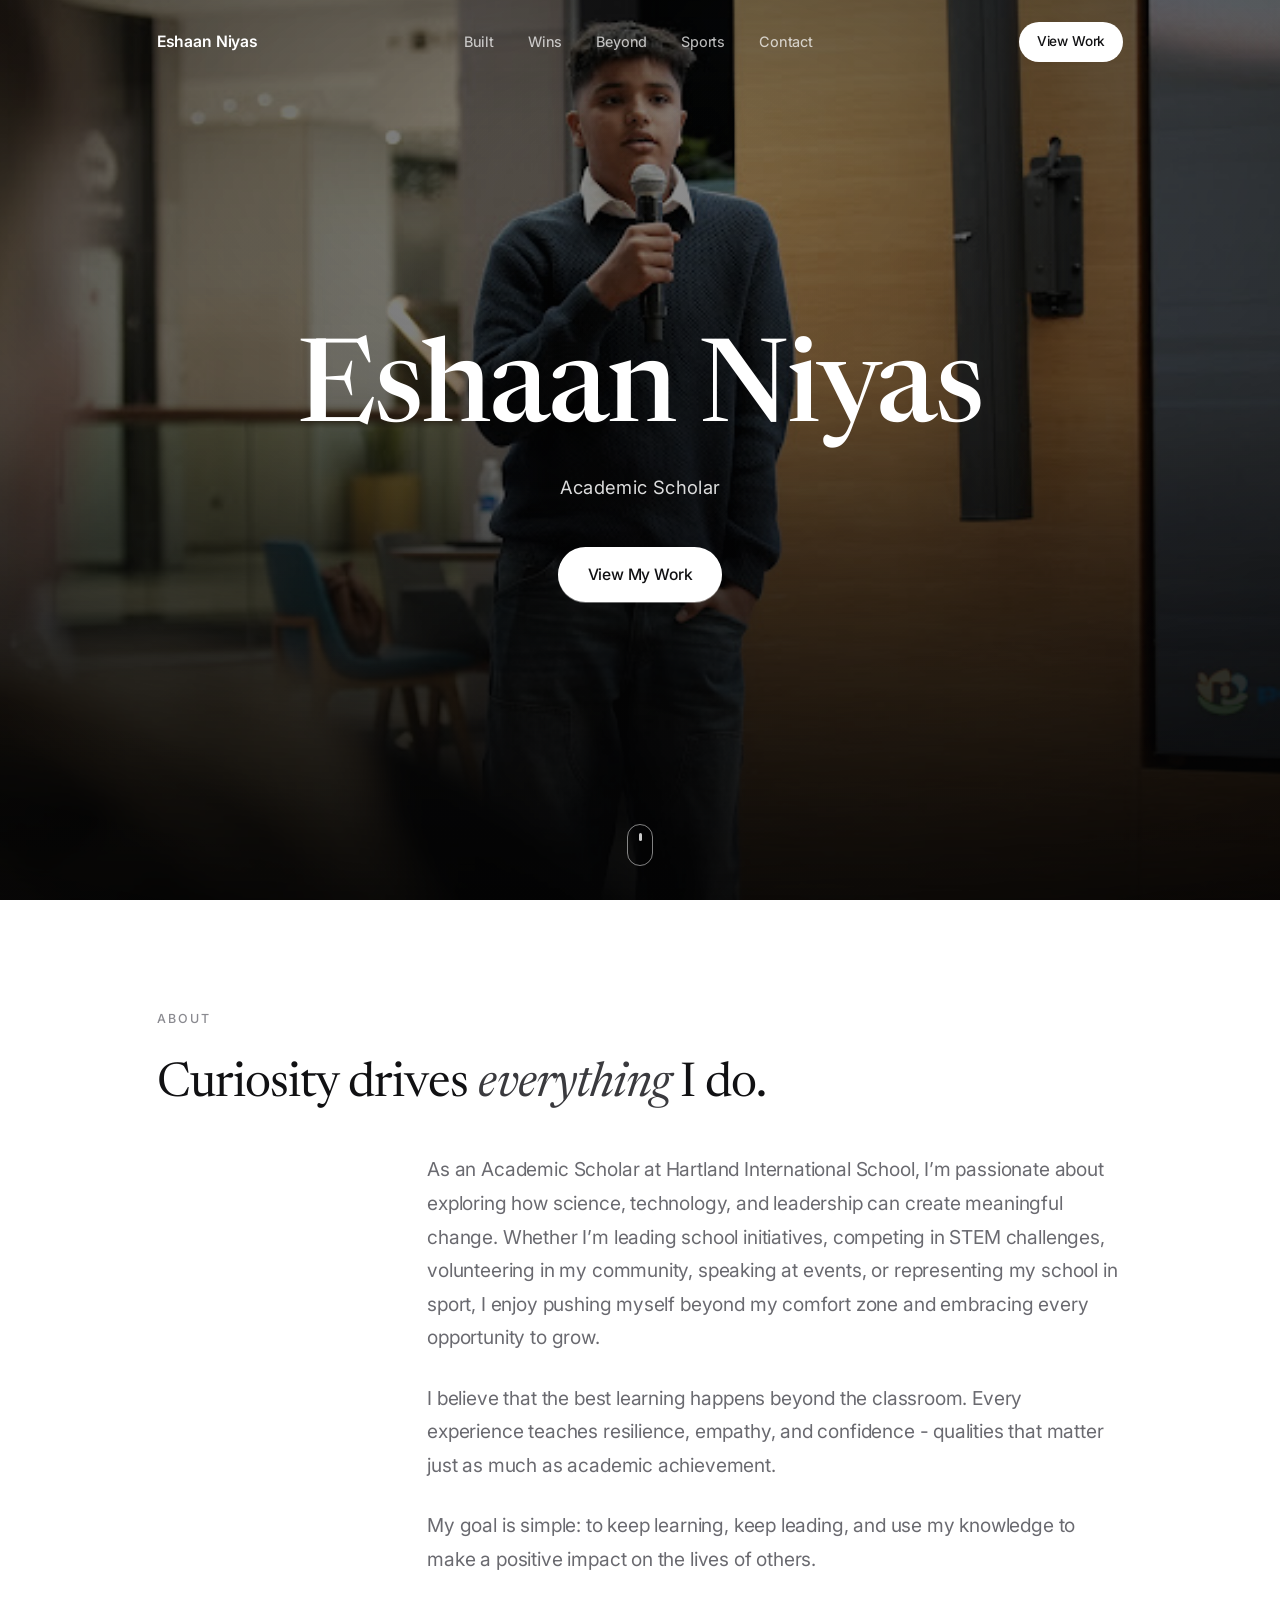
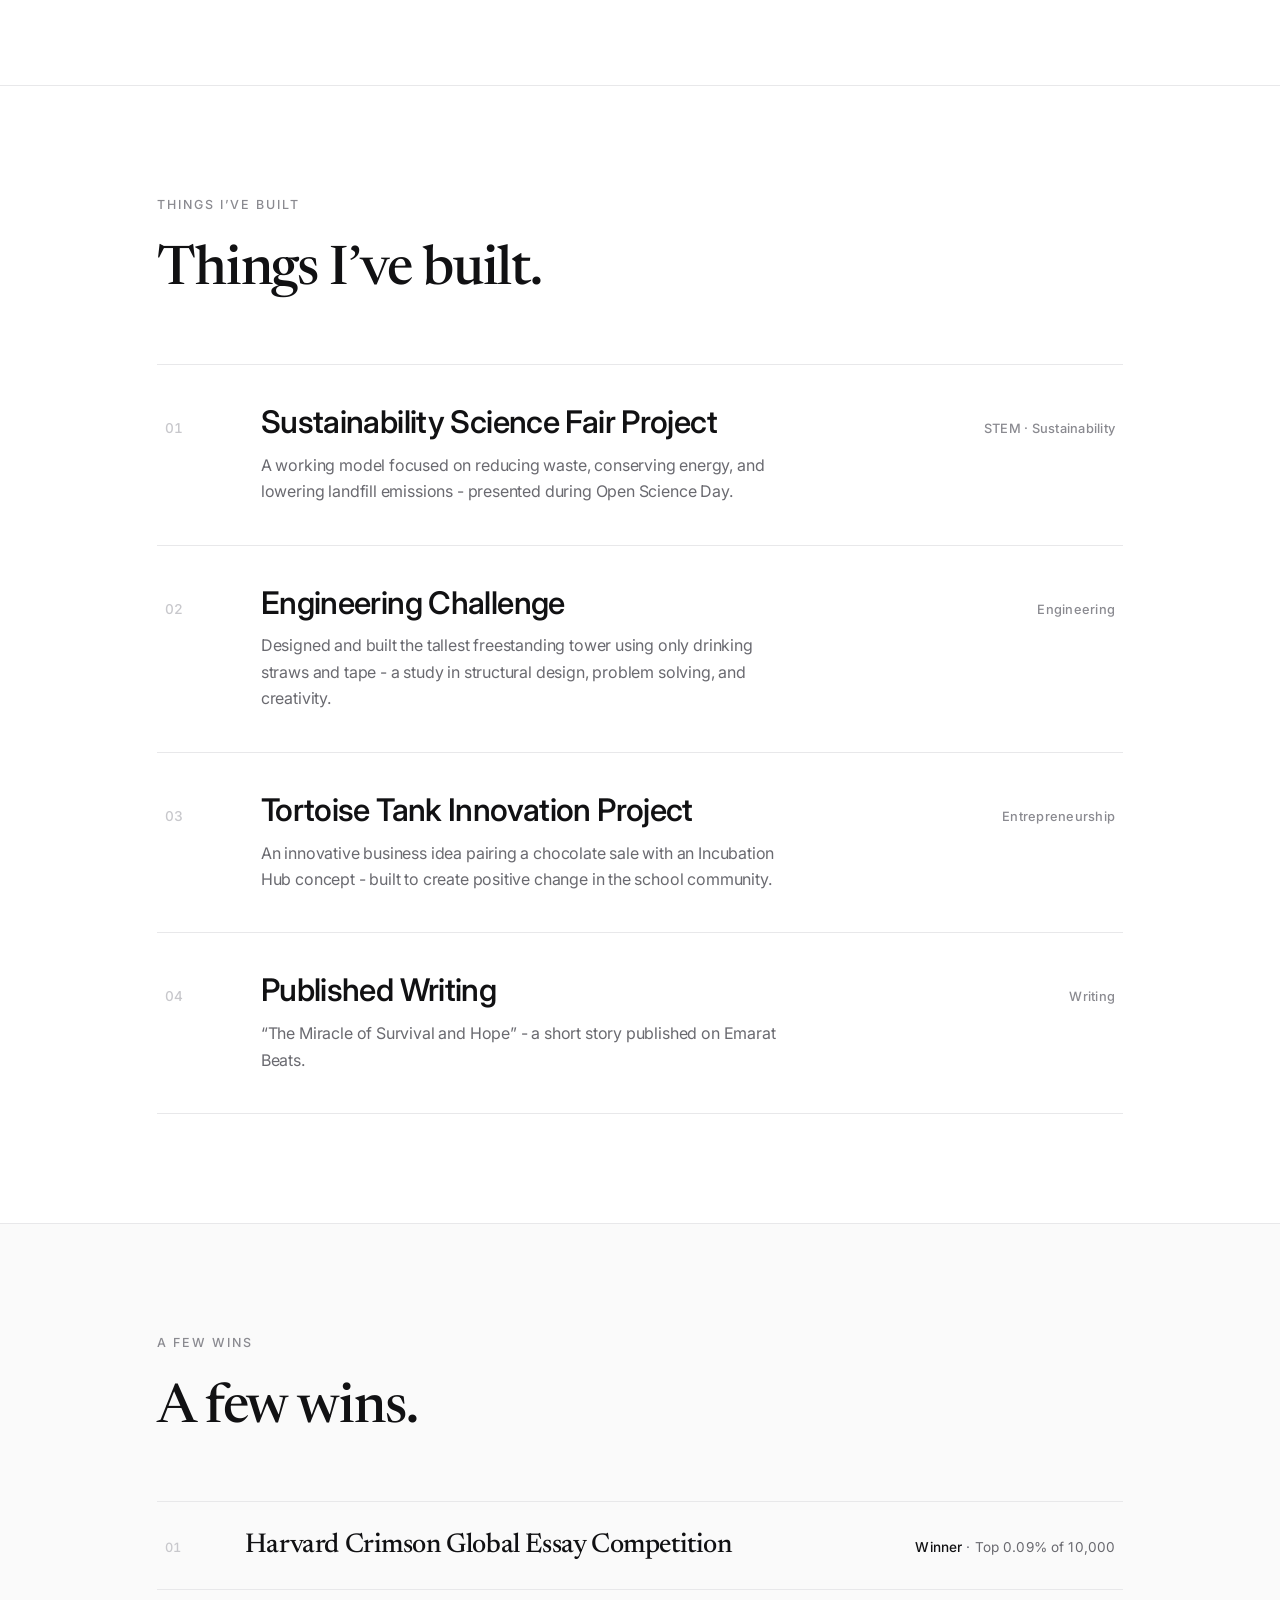
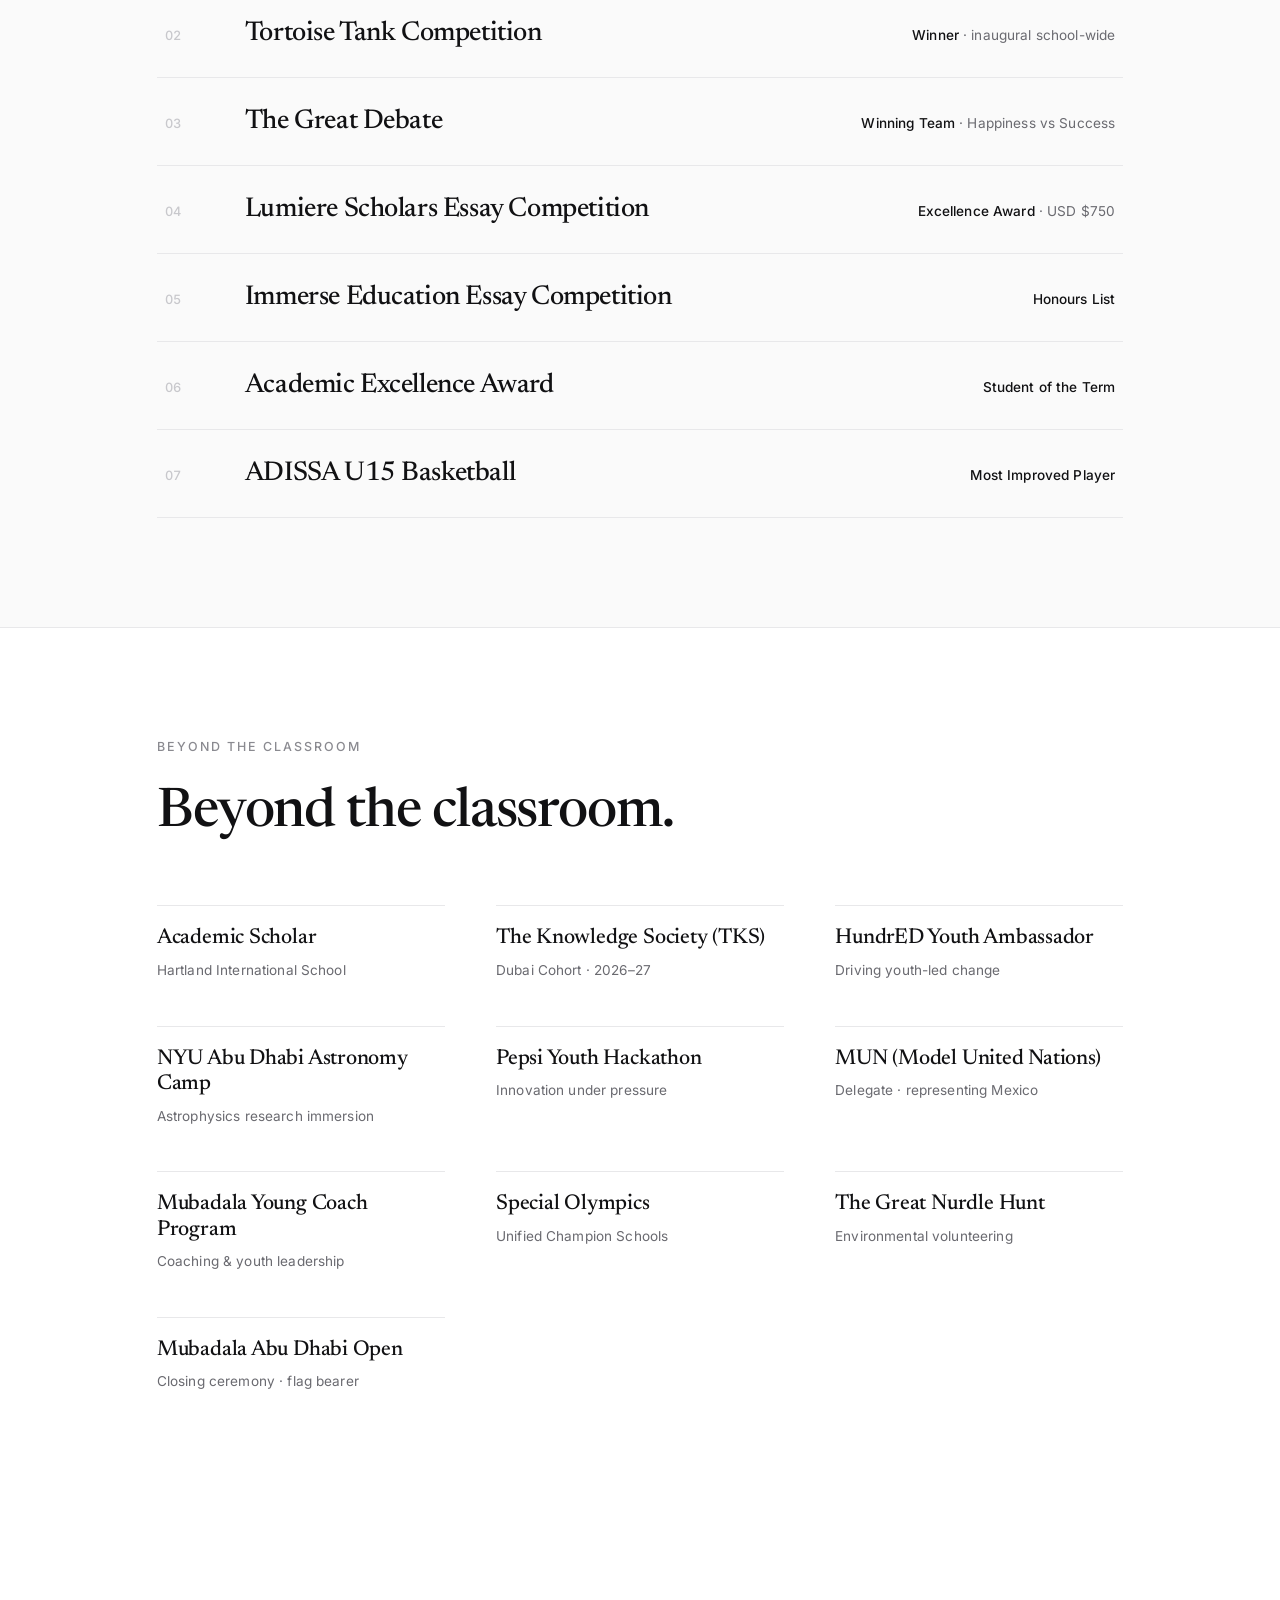
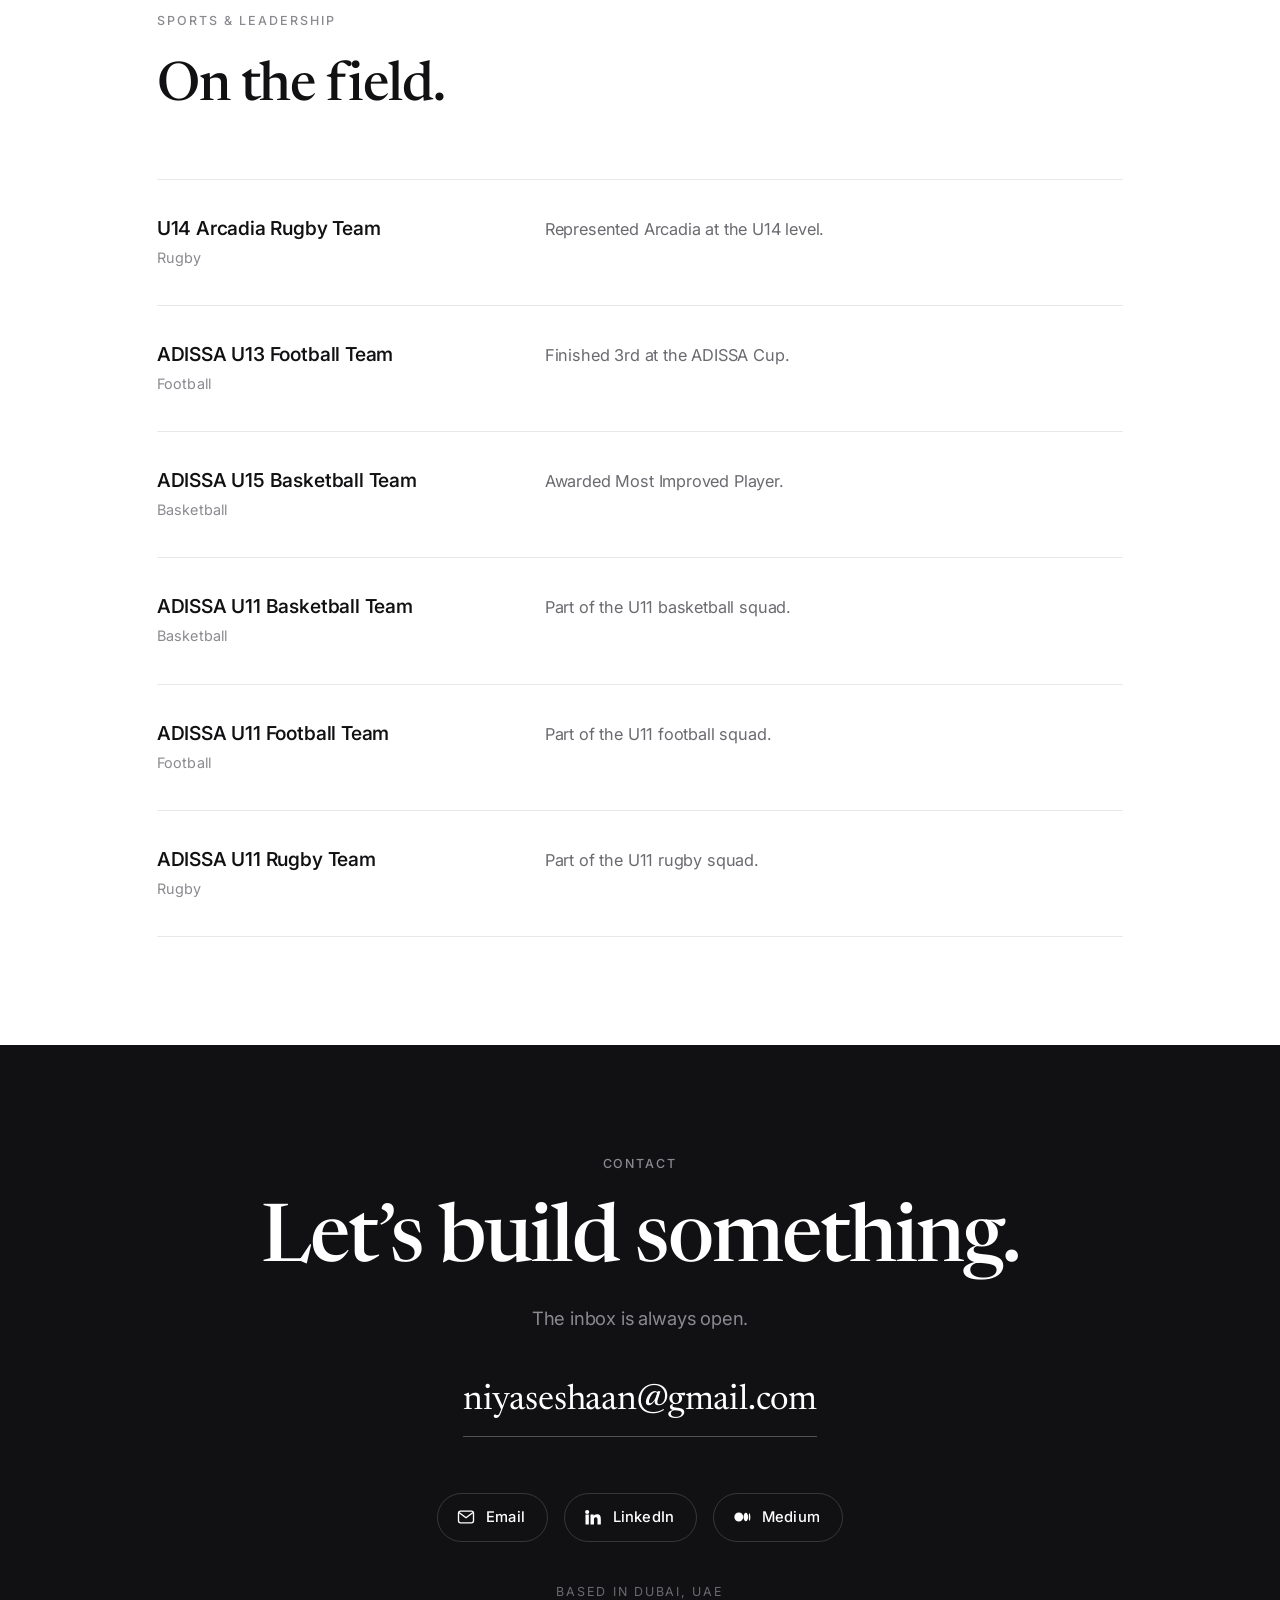
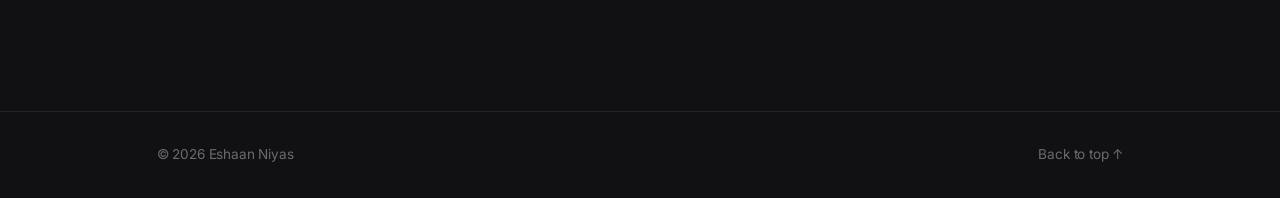
==== index.html @ 9e82f068 "Rename Beyond heading; split U11 into three teams Co-Authored-By: Devin AI <158243242+devin-ai-integ" ====
<!DOCTYPE html>
<html lang="en">
<head>
  <meta charset="UTF-8" />
  <meta name="viewport" content="width=device-width, initial-scale=1.0" />
  <title>Eshaan Niyas — Student Engineer, AI Builder, Entrepreneur</title>
  <meta name="description" content="Eshaan Niyas — Student Engineer, AI Builder, and Entrepreneur based in Dubai. Selected work, achievements, and experience." />
  <meta name="theme-color" content="#0a0a0a" />

  <!-- Open Graph -->
  <meta property="og:type" content="website" />
  <meta property="og:title" content="Eshaan Niyas" />
  <meta property="og:description" content="Student Engineer • AI Builder • Entrepreneur" />
  <meta property="og:url" content="https://eshaanniyas.com" />
  <meta property="og:image" content="https://eshaanniyas.com/assets/hero.jpg" />

  <link rel="preconnect" href="https://fonts.googleapis.com" />
  <link rel="preconnect" href="https://fonts.gstatic.com" crossorigin />
  <link href="https://fonts.googleapis.com/css2?family=Inter:wght@300;400;500;600;700&family=Newsreader:ital,opsz,wght@0,6..72,400;0,6..72,500;1,6..72,400&display=swap" rel="stylesheet" />

  <link rel="stylesheet" href="styles.css" />
</head>
<body>

  <a class="skip-link" href="#about">Skip to content</a>

  <!-- NAVIGATION -->
  <header class="nav" id="nav">
    <div class="nav-inner">
      <a href="#top" class="nav-logo" aria-label="Eshaan Niyas — home">Eshaan&nbsp;Niyas</a>
      <nav class="nav-links" aria-label="Primary">
        <a href="#built">Built</a>
        <a href="#wins">Wins</a>
        <a href="#beyond">Beyond</a>
        <a href="#sports">Sports</a>
        <a href="#contact">Contact</a>
      </nav>
      <a href="#built" class="nav-cta">View Work</a>
    </div>
  </header>

  <main id="top">

    <!-- HERO -->
    <section class="hero" id="home">
      <div class="hero-media" aria-hidden="true">
        <div class="hero-parallax" id="heroParallax"></div>
        <div class="hero-grade"></div>
      </div>
      <div class="hero-content">
        <h1 class="hero-title">Eshaan Niyas</h1>
        <p class="hero-sub">Academic Scholar</p>
        <a href="#built" class="btn btn-light">View My Work</a>
      </div>
      <a href="#about" class="hero-scroll" aria-label="Scroll to about">
        <span></span>
      </a>
    </section>

    <!-- ABOUT -->
    <section class="section about reveal r-up" id="about">
      <div class="container">
        <p class="eyebrow">About</p>
        <p class="about-lead">
          Curiosity drives <em>everything</em> I do.
        </p>
        <div class="about-body">
          <p>
            As an Academic Scholar at Hartland International School, I&rsquo;m passionate about
            exploring how science, technology, and leadership can create meaningful change.
            Whether I&rsquo;m leading school initiatives, competing in STEM challenges, volunteering
            in my community, speaking at events, or representing my school in sport, I enjoy pushing
            myself beyond my comfort zone and embracing every opportunity to grow.
          </p>
          <p>
            I believe that the best learning happens beyond the classroom. Every experience teaches
            resilience, empathy, and confidence - qualities that matter just as much as academic
            achievement.
          </p>
          <p>
            My goal is simple: to keep learning, keep leading, and use my knowledge to make a
            positive impact on the lives of others.
          </p>
        </div>
      </div>
    </section>

    <!-- THINGS I'VE BUILT -->
    <section class="section work" id="built">
      <div class="container">
        <div class="section-head reveal r-up">
          <p class="eyebrow">Things I&rsquo;ve Built</p>
          <h2 class="section-title">Things I&rsquo;ve built.</h2>
        </div>

        <ol class="project-list">
          <li class="project reveal r-left">
            <span class="project-index">01</span>
            <div class="project-main">
              <h3 class="project-title">Sustainability Science Fair Project</h3>
              <p class="project-desc">
                A working model focused on reducing waste, conserving energy, and lowering
                landfill emissions - presented during Open Science Day.
              </p>
            </div>
            <span class="project-tag">STEM · Sustainability</span>
          </li>

          <li class="project reveal r-left">
            <span class="project-index">02</span>
            <div class="project-main">
              <h3 class="project-title">Engineering Challenge</h3>
              <p class="project-desc">
                Designed and built the tallest freestanding tower using only drinking straws
                and tape - a study in structural design, problem solving, and creativity.
              </p>
            </div>
            <span class="project-tag">Engineering</span>
          </li>

          <li class="project reveal r-left">
            <span class="project-index">03</span>
            <div class="project-main">
              <h3 class="project-title">Tortoise Tank Innovation Project</h3>
              <p class="project-desc">
                An innovative business idea pairing a chocolate sale with an Incubation Hub
                concept - built to create positive change in the school community.
              </p>
            </div>
            <span class="project-tag">Entrepreneurship</span>
          </li>

          <li class="project reveal r-left">
            <span class="project-index">04</span>
            <div class="project-main">
              <h3 class="project-title">Published Writing</h3>
              <p class="project-desc">
                &ldquo;The Miracle of Survival and Hope&rdquo; - a short story published on
                Emarat Beats.
              </p>
            </div>
            <span class="project-tag">Writing</span>
          </li>
        </ol>
      </div>
    </section>

    <!-- A FEW WINS -->
    <section class="section achievements" id="wins">
      <div class="container">
        <div class="section-head reveal r-up">
          <p class="eyebrow">A Few Wins</p>
          <h2 class="section-title">A few wins.</h2>
        </div>

        <ol class="honors">
          <li class="honor reveal r-up">
            <span class="honor-index">01</span>
            <h3 class="honor-title">Harvard Crimson Global Essay Competition</h3>
            <span class="honor-note"><span class="honor-status">Winner</span> · Top 0.09% of 10,000</span>
          </li>
          <li class="honor reveal r-up">
            <span class="honor-index">02</span>
            <h3 class="honor-title">Tortoise Tank Competition</h3>
            <span class="honor-note"><span class="honor-status">Winner</span> · inaugural school-wide</span>
          </li>
          <li class="honor reveal r-up">
            <span class="honor-index">03</span>
            <h3 class="honor-title">The Great Debate</h3>
            <span class="honor-note"><span class="honor-status">Winning Team</span> · Happiness vs Success</span>
          </li>
          <li class="honor reveal r-up">
            <span class="honor-index">04</span>
            <h3 class="honor-title">Lumiere Scholars Essay Competition</h3>
            <span class="honor-note"><span class="honor-status">Excellence Award</span> · USD&nbsp;$750</span>
          </li>
          <li class="honor reveal r-up">
            <span class="honor-index">05</span>
            <h3 class="honor-title">Immerse Education Essay Competition</h3>
            <span class="honor-note"><span class="honor-status">Honours List</span></span>
          </li>
          <li class="honor reveal r-up">
            <span class="honor-index">06</span>
            <h3 class="honor-title">Academic Excellence Award</h3>
            <span class="honor-note"><span class="honor-status">Student of the Term</span></span>
          </li>
          <li class="honor reveal r-up">
            <span class="honor-index">07</span>
            <h3 class="honor-title">ADISSA U15 Basketball</h3>
            <span class="honor-note"><span class="honor-status">Most Improved Player</span></span>
          </li>
        </ol>
      </div>
    </section>

    <!-- BEYOND THE CLASSROOM -->
    <section class="section beyond" id="beyond">
      <div class="container">
        <div class="section-head reveal r-up">
          <p class="eyebrow">Beyond the Classroom</p>
          <h2 class="section-title">Beyond the classroom.</h2>
        </div>

        <div class="beyond-grid">
          <div class="beyond-item reveal r-up">
            <h3 class="beyond-name">Academic Scholar</h3>
            <p class="beyond-note">Hartland International School</p>
          </div>
          <div class="beyond-item reveal r-up">
            <h3 class="beyond-name">The Knowledge Society (TKS)</h3>
            <p class="beyond-note">Dubai Cohort · 2026–27</p>
          </div>
          <div class="beyond-item reveal r-up">
            <h3 class="beyond-name">HundrED Youth Ambassador</h3>
            <p class="beyond-note">Driving youth-led change</p>
          </div>
          <div class="beyond-item reveal r-up">
            <h3 class="beyond-name">NYU Abu Dhabi Astronomy Camp</h3>
            <p class="beyond-note">Astrophysics research immersion</p>
          </div>
          <div class="beyond-item reveal r-up">
            <h3 class="beyond-name">Pepsi Youth Hackathon</h3>
            <p class="beyond-note">Innovation under pressure</p>
          </div>
          <div class="beyond-item reveal r-up">
            <h3 class="beyond-name">MUN (Model United Nations)</h3>
            <p class="beyond-note">Delegate · representing Mexico</p>
          </div>
          <div class="beyond-item reveal r-up">
            <h3 class="beyond-name">Mubadala Young Coach Program</h3>
            <p class="beyond-note">Coaching &amp; youth leadership</p>
          </div>
          <div class="beyond-item reveal r-up">
            <h3 class="beyond-name">Special Olympics</h3>
            <p class="beyond-note">Unified Champion Schools</p>
          </div>
          <div class="beyond-item reveal r-up">
            <h3 class="beyond-name">The Great Nurdle Hunt</h3>
            <p class="beyond-note">Environmental volunteering</p>
          </div>
          <div class="beyond-item reveal r-up">
            <h3 class="beyond-name">Mubadala Abu Dhabi Open</h3>
            <p class="beyond-note">Closing ceremony · flag bearer</p>
          </div>
        </div>
      </div>
    </section>

    <!-- SPORTS & LEADERSHIP -->
    <section class="section experience" id="sports">
      <div class="container">
        <div class="section-head reveal r-up">
          <p class="eyebrow">Sports &amp; Leadership</p>
          <h2 class="section-title">On the field.</h2>
        </div>

        <ul class="timeline">
          <li class="tl reveal r-right">
            <div class="tl-role">
              <h3>U14 Arcadia Rugby Team</h3>
              <p>Rugby</p>
            </div>
            <p class="tl-desc">Represented Arcadia at the U14 level.</p>
          </li>

          <li class="tl reveal r-right">
            <div class="tl-role">
              <h3>ADISSA U13 Football Team</h3>
              <p>Football</p>
            </div>
            <p class="tl-desc">Finished 3rd at the ADISSA Cup.</p>
          </li>

          <li class="tl reveal r-right">
            <div class="tl-role">
              <h3>ADISSA U15 Basketball Team</h3>
              <p>Basketball</p>
            </div>
            <p class="tl-desc">Awarded Most Improved Player.</p>
          </li>

          <li class="tl reveal r-right">
            <div class="tl-role">
              <h3>ADISSA U11 Basketball Team</h3>
              <p>Basketball</p>
            </div>
            <p class="tl-desc">Part of the U11 basketball squad.</p>
          </li>

          <li class="tl reveal r-right">
            <div class="tl-role">
              <h3>ADISSA U11 Football Team</h3>
              <p>Football</p>
            </div>
            <p class="tl-desc">Part of the U11 football squad.</p>
          </li>

          <li class="tl reveal r-right">
            <div class="tl-role">
              <h3>ADISSA U11 Rugby Team</h3>
              <p>Rugby</p>
            </div>
            <p class="tl-desc">Part of the U11 rugby squad.</p>
          </li>
        </ul>
      </div>
    </section>

    <!-- CONTACT -->
    <section class="section contact" id="contact">
      <div class="container">
        <p class="eyebrow">Contact</p>
        <h2 class="contact-title reveal r-up">Let&rsquo;s build something.</h2>
        <p class="contact-lead reveal r-up">
          The inbox is always open.
        </p>
        <a href="mailto:niyaseshaan@gmail.com" class="contact-email reveal r-up">niyaseshaan@gmail.com</a>

        <div class="contact-socials reveal r-up">
          <a href="mailto:niyaseshaan@gmail.com" class="social-btn" aria-label="Email Eshaan">
            <svg viewBox="0 0 24 24" fill="none" aria-hidden="true">
              <rect x="3" y="5" width="18" height="14" rx="2.5" stroke="currentColor" stroke-width="1.6"/>
              <path d="M4 7l8 6 8-6" stroke="currentColor" stroke-width="1.6" stroke-linecap="round" stroke-linejoin="round"/>
            </svg>
            <span class="social-name">Email</span>
          </a>
          <a href="https://www.linkedin.com/in/eshaanniyas" target="_blank" rel="noopener" class="social-btn" aria-label="LinkedIn profile">
            <svg viewBox="0 0 24 24" fill="currentColor" aria-hidden="true">
              <path d="M4.98 3.5A2.5 2.5 0 1 0 5 8.5a2.5 2.5 0 0 0-.02-5zM3 9h4v12H3V9zm6 0h3.8v1.64h.05c.53-.95 1.83-1.95 3.77-1.95 4.03 0 4.78 2.5 4.78 5.75V21h-4v-5.66c0-1.35-.03-3.08-1.98-3.08-1.98 0-2.28 1.46-2.28 2.98V21H9V9z"/>
            </svg>
            <span class="social-name">LinkedIn</span>
          </a>
          <a href="https://medium.com/@niyaseshaan" target="_blank" rel="noopener" class="social-btn" aria-label="Medium profile">
            <svg viewBox="0 0 24 24" fill="currentColor" aria-hidden="true">
              <path d="M13.54 12c0 3.02-2.4 5.47-5.36 5.47S2.82 15.02 2.82 12s2.4-5.47 5.36-5.47S13.54 8.98 13.54 12zM19.32 12c0 2.84-1.2 5.15-2.68 5.15S13.96 14.84 13.96 12s1.2-5.15 2.68-5.15S19.32 9.16 19.32 12zM22 12c0 2.55-.42 4.62-.94 4.62s-.94-2.07-.94-4.62.42-4.62.94-4.62.94 2.07.94 4.62z"/>
            </svg>
            <span class="social-name">Medium</span>
          </a>
        </div>

        <p class="contact-loc reveal r-up">Based in Dubai, UAE</p>
      </div>
    </section>
  </main>

  <footer class="footer">
    <div class="container footer-inner">
      <span>© <span id="year">2026</span> Eshaan Niyas</span>
      <a href="#top" class="footer-top">Back to top ↑</a>
    </div>
  </footer>

  <script src="script.js"></script>
</body>
</html>
---- styles.css ----
/* =========================================================
   Eshaan Niyas — Portfolio
   Design system: minimal, monochrome, typographic.
   ========================================================= */

:root {
  --black:      #0a0a0a;
  --ink:        #111113;
  --gray-900:   #1c1c1e;
  --gray-700:   #3a3a3e;
  --gray-500:   #6a6a70;
  --gray-400:   #8a8a90;
  --gray-300:   #c8c8cc;
  --gray-200:   #e6e6e8;
  --gray-100:   #f2f2f4;
  --gray-50:    #fafafa;
  --white:      #ffffff;
  --accent:     #0a0a0a;

  --line:       #e8e8ea;

  --sans: "Inter", -apple-system, BlinkMacSystemFont, "Segoe UI", Roboto, Helvetica, Arial, sans-serif;
  --serif: "Newsreader", Georgia, "Times New Roman", serif;

  --container: 1120px;
  --pad: clamp(24px, 6vw, 80px);

  --ease: cubic-bezier(0.22, 1, 0.36, 1);
}

/* ---------- Reset ---------- */
*, *::before, *::after { box-sizing: border-box; margin: 0; padding: 0; }

html {
  scroll-behavior: smooth;
  -webkit-text-size-adjust: 100%;
}

body {
  font-family: var(--sans);
  color: var(--ink);
  background: var(--white);
  line-height: 1.6;
  font-weight: 400;
  letter-spacing: -0.011em;
  -webkit-font-smoothing: antialiased;
  -moz-osx-font-smoothing: grayscale;
  text-rendering: optimizeLegibility;
}

img { max-width: 100%; display: block; }
a { color: inherit; text-decoration: none; }
em { font-style: italic; }

::selection { background: var(--ink); color: var(--white); }

.container {
  width: 100%;
  max-width: var(--container);
  margin: 0 auto;
  padding-inline: var(--pad);
}

.skip-link {
  position: absolute;
  left: -9999px;
  top: 0;
  z-index: 200;
  background: var(--ink);
  color: var(--white);
  padding: 12px 18px;
  border-radius: 0 0 8px 0;
  font-size: 0.85rem;
}
.skip-link:focus { left: 0; }

/* ---------- Navigation ---------- */
.nav {
  position: fixed;
  inset: 0 0 auto 0;
  z-index: 100;
  transition: background 0.4s var(--ease), border-color 0.4s var(--ease), backdrop-filter 0.4s var(--ease);
  border-bottom: 1px solid transparent;
}
.nav-inner {
  max-width: var(--container);
  margin: 0 auto;
  padding: 22px var(--pad);
  display: flex;
  align-items: center;
  justify-content: space-between;
  gap: 24px;
  transition: padding 0.4s var(--ease);
}
.nav-logo {
  font-size: 0.98rem;
  font-weight: 600;
  letter-spacing: -0.01em;
  color: var(--white);
  transition: color 0.4s var(--ease);
  white-space: nowrap;
}
.nav-links {
  display: flex;
  gap: 34px;
  margin-inline: auto;
}
.nav-links a {
  font-size: 0.9rem;
  font-weight: 450;
  color: rgba(255, 255, 255, 0.72);
  transition: color 0.25s var(--ease);
}
.nav-links a:hover { color: var(--white); }

.nav-cta {
  font-size: 0.85rem;
  font-weight: 500;
  color: var(--ink);
  background: var(--white);
  padding: 9px 18px;
  border-radius: 999px;
  transition: transform 0.25s var(--ease), opacity 0.25s var(--ease), background 0.4s var(--ease), color 0.4s var(--ease);
}
.nav-cta:hover { transform: translateY(-1px); opacity: 0.9; }

/* Scrolled state — light bar */
.nav.scrolled {
  background: rgba(255, 255, 255, 0.72);
  backdrop-filter: saturate(180%) blur(20px);
  -webkit-backdrop-filter: saturate(180%) blur(20px);
  border-bottom: 1px solid var(--line);
}
.nav.scrolled .nav-inner { padding-block: 15px; }
.nav.scrolled .nav-logo { color: var(--ink); }
.nav.scrolled .nav-links a { color: var(--gray-500); }
.nav.scrolled .nav-links a:hover { color: var(--ink); }
.nav.scrolled .nav-cta { background: var(--ink); color: var(--white); }

/* ---------- Hero ---------- */
.hero {
  position: relative;
  min-height: 100svh;
  display: flex;
  flex-direction: column;
  align-items: center;
  justify-content: center;
  text-align: center;
  color: var(--white);
  padding: 120px 24px 80px;
  overflow: hidden;
}
.hero-media { position: absolute; inset: 0; z-index: 0; }
.hero-parallax {
  position: absolute;
  inset: -10% 0 -10% 0;      /* extra height for parallax travel */
  background-image: url("assets/hero.jpg");
  background-size: cover;
  background-position: center 22%;
  background-repeat: no-repeat;
  /* Cinematic grade */
  filter: grayscale(18%) contrast(1.06) brightness(0.92) saturate(0.92);
  will-change: transform;
}
.hero-grade {
  position: absolute;
  inset: 0;
  background:
    radial-gradient(120% 90% at 50% 20%, rgba(0,0,0,0.15), rgba(0,0,0,0.55) 70%, rgba(0,0,0,0.72)),
    linear-gradient(180deg, rgba(10,10,12,0.35) 0%, rgba(10,10,12,0.25) 42%, rgba(10,10,12,0.85) 100%);
}

.hero-content {
  position: relative;
  z-index: 2;
  max-width: 820px;
}
.hero-title {
  font-family: var(--serif);
  font-weight: 500;
  font-size: clamp(3.2rem, 11vw, 7.2rem);
  line-height: 0.98;
  letter-spacing: -0.02em;
  margin-bottom: 22px;
  opacity: 0;
  transform: translateY(24px);
  animation: rise 1s var(--ease) 0.15s forwards;
}
.hero-sub {
  font-size: clamp(0.95rem, 2.2vw, 1.15rem);
  font-weight: 400;
  letter-spacing: 0.02em;
  color: rgba(255, 255, 255, 0.86);
  margin-bottom: 44px;
  opacity: 0;
  transform: translateY(24px);
  animation: rise 1s var(--ease) 0.32s forwards;
}
.hero-content .btn {
  opacity: 0;
  transform: translateY(24px);
  animation: rise 1s var(--ease) 0.5s forwards;
}

/* Buttons */
.btn {
  display: inline-flex;
  align-items: center;
  gap: 10px;
  font-size: 0.98rem;
  font-weight: 500;
  padding: 15px 30px;
  border-radius: 999px;
  transition: transform 0.3s var(--ease), box-shadow 0.3s var(--ease), background 0.3s var(--ease), color 0.3s var(--ease);
}
.btn-light {
  background: var(--white);
  color: var(--ink);
  box-shadow: 0 1px 0 rgba(255,255,255,0.4);
}
.btn-light:hover {
  transform: translateY(-2px);
  box-shadow: 0 18px 40px rgba(0, 0, 0, 0.28);
}

/* Scroll cue */
.hero-scroll {
  position: absolute;
  bottom: 34px;
  left: 50%;
  transform: translateX(-50%);
  z-index: 2;
  width: 26px;
  height: 42px;
  border: 1.5px solid rgba(255, 255, 255, 0.5);
  border-radius: 999px;
  display: flex;
  justify-content: center;
  padding-top: 8px;
}
.hero-scroll span {
  width: 3px;
  height: 8px;
  border-radius: 3px;
  background: rgba(255, 255, 255, 0.8);
  animation: scrollcue 1.8s var(--ease) infinite;
}

/* ---------- Sections ---------- */
.section {
  padding-block: clamp(64px, 8.5vw, 116px);
}
.eyebrow {
  font-size: 0.78rem;
  font-weight: 500;
  letter-spacing: 0.16em;
  text-transform: uppercase;
  color: var(--gray-400);
  margin-bottom: 28px;
}
.section-head { margin-bottom: clamp(40px, 5vw, 64px); }
.section-title {
  font-family: var(--serif);
  font-weight: 500;
  font-size: clamp(2rem, 5vw, 3.4rem);
  line-height: 1.04;
  letter-spacing: -0.02em;
  color: var(--ink);
  max-width: 20ch;
}

/* ---------- About ---------- */
.about { border-bottom: 1px solid var(--line); }
.about-lead {
  font-family: var(--serif);
  font-weight: 400;
  font-size: clamp(1.7rem, 4.2vw, 3rem);
  line-height: 1.18;
  letter-spacing: -0.02em;
  color: var(--ink);
  max-width: 22ch;
  margin-bottom: 40px;
}
.about-lead em { font-style: italic; color: var(--gray-700); }
.about-body {
  font-size: clamp(1.05rem, 2vw, 1.2rem);
  line-height: 1.75;
  color: var(--gray-500);
  max-width: 58ch;
  margin-left: auto;
}
.about-body p + p { margin-top: 1.4em; }

/* ---------- Featured Projects ---------- */
.project-list { list-style: none; }
.project {
  display: grid;
  grid-template-columns: 64px 1fr auto;
  gap: 32px;
  align-items: baseline;
  padding: 40px 8px;
  border-top: 1px solid var(--line);
  transition: padding-left 0.4s var(--ease);
}
.project-list .project:last-child { border-bottom: 1px solid var(--line); }
.project:hover { padding-left: 20px; }
.project-index {
  font-size: 0.85rem;
  font-weight: 500;
  color: var(--gray-300);
  font-variant-numeric: tabular-nums;
  letter-spacing: 0.02em;
}
.project-title {
  font-size: clamp(1.35rem, 3vw, 1.95rem);
  font-weight: 550;
  letter-spacing: -0.02em;
  color: var(--ink);
  margin-bottom: 12px;
  line-height: 1.12;
}
.project-desc {
  font-size: 1rem;
  line-height: 1.65;
  color: var(--gray-500);
  max-width: 54ch;
}
.project-tag {
  font-size: 0.8rem;
  font-weight: 500;
  letter-spacing: 0.02em;
  color: var(--gray-400);
  white-space: nowrap;
  text-align: right;
}

/* ---------- Achievements (curated honors list) ---------- */
.achievements { background: var(--gray-50); border-block: 1px solid var(--line); }
.honors { list-style: none; }
.honor {
  display: grid;
  grid-template-columns: 48px 1fr auto;
  align-items: baseline;
  gap: 20px 32px;
  padding: 28px 8px;
  border-top: 1px solid var(--line);
  transition: padding-left 0.4s var(--ease);
}
.honors .honor:last-child { border-bottom: 1px solid var(--line); }
.honor:hover { padding-left: 16px; }
.honor-index {
  font-size: 0.8rem;
  font-weight: 500;
  color: var(--gray-300);
  font-variant-numeric: tabular-nums;
  letter-spacing: 0.02em;
}
.honor-title {
  font-family: var(--serif);
  font-weight: 500;
  font-size: clamp(1.25rem, 2.6vw, 1.7rem);
  line-height: 1.14;
  letter-spacing: -0.015em;
  color: var(--ink);
}
.honor-note {
  font-size: 0.85rem;
  color: var(--gray-500);
  letter-spacing: 0.01em;
  white-space: nowrap;
  text-align: right;
}
.honor-status {
  color: var(--ink);
  font-weight: 500;
}

/* ---------- Beyond the Classroom ---------- */
.beyond-grid {
  display: grid;
  grid-template-columns: repeat(3, 1fr);
  column-gap: clamp(24px, 4vw, 56px);
  row-gap: clamp(28px, 3.5vw, 44px);
}
.beyond-item {
  padding-top: 20px;
  border-top: 1px solid var(--line);
}
.beyond-name {
  font-family: var(--serif);
  font-weight: 500;
  font-size: clamp(1.1rem, 1.7vw, 1.35rem);
  line-height: 1.18;
  letter-spacing: -0.01em;
  color: var(--ink);
  margin-bottom: 8px;
}
.beyond-note {
  font-size: 0.85rem;
  color: var(--gray-500);
  letter-spacing: 0.01em;
}

/* ---------- Experience ---------- */
.timeline { list-style: none; }
.tl {
  display: grid;
  grid-template-columns: minmax(260px, 340px) 1fr;
  gap: 32px 48px;
  padding: 36px 0;
  border-top: 1px solid var(--line);
}
.timeline .tl:last-child { border-bottom: 1px solid var(--line); }
.tl-role h3 {
  font-size: 1.2rem;
  font-weight: 550;
  letter-spacing: -0.01em;
  color: var(--ink);
  line-height: 1.25;
  margin-bottom: 6px;
}
.tl-role p {
  font-size: 0.9rem;
  color: var(--gray-400);
  letter-spacing: 0.01em;
}
.tl-desc {
  font-size: 1.02rem;
  line-height: 1.7;
  color: var(--gray-500);
  max-width: 56ch;
}

/* ---------- Contact ---------- */
.contact {
  text-align: center;
  background: var(--ink);
  color: var(--white);
}
.contact .eyebrow { color: var(--gray-400); }
.contact-title {
  font-family: var(--serif);
  font-weight: 500;
  font-size: clamp(2.4rem, 8vw, 5rem);
  line-height: 1.02;
  letter-spacing: -0.025em;
  margin-bottom: 20px;
}
.contact-lead {
  font-size: clamp(1rem, 2vw, 1.15rem);
  color: var(--gray-400);
  max-width: 44ch;
  margin: 0 auto 40px;
}
.contact-email {
  display: inline-block;
  font-family: var(--serif);
  font-size: clamp(1.4rem, 4vw, 2.2rem);
  font-weight: 400;
  color: var(--white);
  padding-bottom: 6px;
  border-bottom: 1px solid rgba(255, 255, 255, 0.28);
  transition: border-color 0.3s var(--ease), opacity 0.3s var(--ease);
}
.contact-email:hover { border-color: var(--white); opacity: 0.85; }

/* Social icon buttons */
.contact-socials {
  margin-top: 56px;
  display: flex;
  justify-content: center;
  flex-wrap: wrap;
  gap: 16px;
}
.social-btn {
  display: inline-flex;
  align-items: center;
  gap: 10px;
  padding: 12px 22px 12px 18px;
  border: 1px solid rgba(255, 255, 255, 0.16);
  border-radius: 999px;
  color: var(--white);
  background: transparent;
  transition: background 0.3s var(--ease), border-color 0.3s var(--ease),
    color 0.3s var(--ease), transform 0.3s var(--ease);
}
.social-btn svg {
  width: 20px;
  height: 20px;
  flex-shrink: 0;
}
.social-name {
  font-size: 0.92rem;
  font-weight: 500;
  letter-spacing: 0.01em;
}
.social-btn:hover {
  background: var(--white);
  border-color: var(--white);
  color: var(--black);
  transform: translateY(-2px);
}
.contact-loc {
  margin-top: 40px;
  font-size: 0.78rem;
  letter-spacing: 0.14em;
  text-transform: uppercase;
  color: var(--gray-500);
}

/* ---------- Footer ---------- */
.footer {
  background: var(--ink);
  color: var(--gray-500);
  border-top: 1px solid rgba(255, 255, 255, 0.08);
  padding-block: 32px;
}
.footer-inner {
  display: flex;
  align-items: center;
  justify-content: space-between;
  gap: 16px;
  font-size: 0.85rem;
}
.footer-top { transition: color 0.3s var(--ease); }
.footer-top:hover { color: var(--white); }

/* ---------- Reveal on scroll (varied) ---------- */
.reveal {
  opacity: 0;
  transition: opacity 0.8s var(--ease), transform 0.9s var(--ease), filter 0.9s var(--ease);
  transition-delay: var(--d, 0s);
}
.reveal.r-up    { transform: translateY(30px); }
.reveal.r-left  { transform: translateX(-36px); }
.reveal.r-right { transform: translateX(36px); }
.reveal.r-scale { transform: scale(0.94); }
.reveal.r-blur  { transform: translateY(16px); filter: blur(10px); }
.reveal.is-visible {
  opacity: 1;
  transform: none;
  filter: none;
}

/* ---------- Keyframes ---------- */
@keyframes rise {
  to { opacity: 1; transform: none; }
}
@keyframes scrollcue {
  0% { opacity: 0; transform: translateY(-4px); }
  40% { opacity: 1; }
  80% { opacity: 0; transform: translateY(10px); }
  100% { opacity: 0; }
}

/* ---------- Responsive ---------- */
@media (max-width: 860px) {
  .nav-links { display: none; }
  .about-body { margin-left: 0; }
  .beyond-grid { grid-template-columns: repeat(2, 1fr); }
  .tl { grid-template-columns: 1fr; gap: 12px; }
}

@media (max-width: 560px) {
  .project {
    grid-template-columns: 1fr;
    gap: 10px;
    padding-block: 30px;
  }
  .project-index { display: none; }
  .project-tag { text-align: left; }
  .project:hover { padding-left: 8px; }
  .nav-cta { display: none; }
  .honor {
    grid-template-columns: 1fr;
    gap: 8px;
    padding-block: 24px;
  }
  .honor-index { display: none; }
  .honor-note { text-align: left; white-space: normal; }
  .honor:hover { padding-left: 8px; }
  .beyond-grid { grid-template-columns: 1fr; }
}

/* ---------- Motion / a11y preferences ---------- */
@media (prefers-reduced-motion: reduce) {
  html { scroll-behavior: auto; }
  *, *::before, *::after {
    animation-duration: 0.001ms !important;
    animation-iteration-count: 1 !important;
    transition-duration: 0.001ms !important;
  }
  .reveal { opacity: 1; transform: none; filter: none; }
  .hero-title, .hero-sub, .hero-content .btn { opacity: 1; transform: none; }
}

:focus-visible {
  outline: 2px solid var(--ink);
  outline-offset: 3px;
  border-radius: 4px;
}
.contact :focus-visible, .footer :focus-visible, .nav :focus-visible {
  outline-color: currentColor;
}
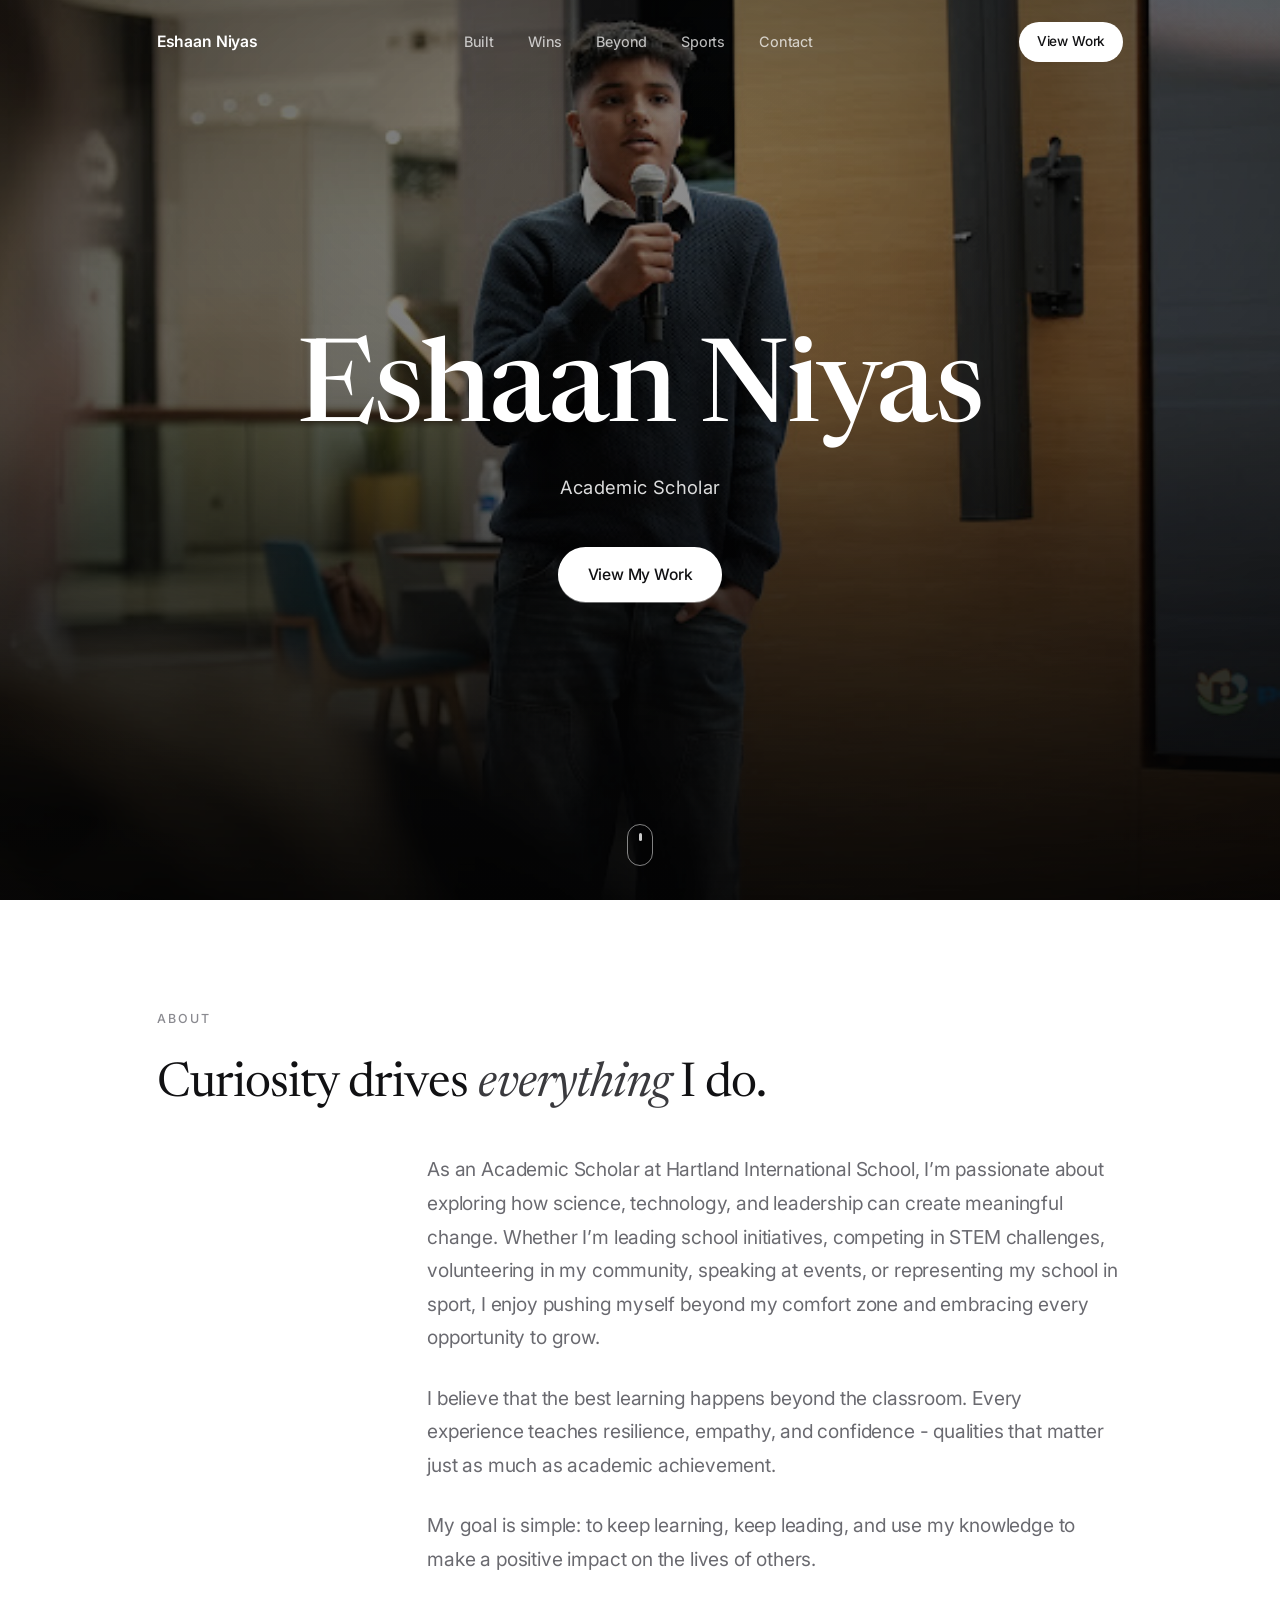
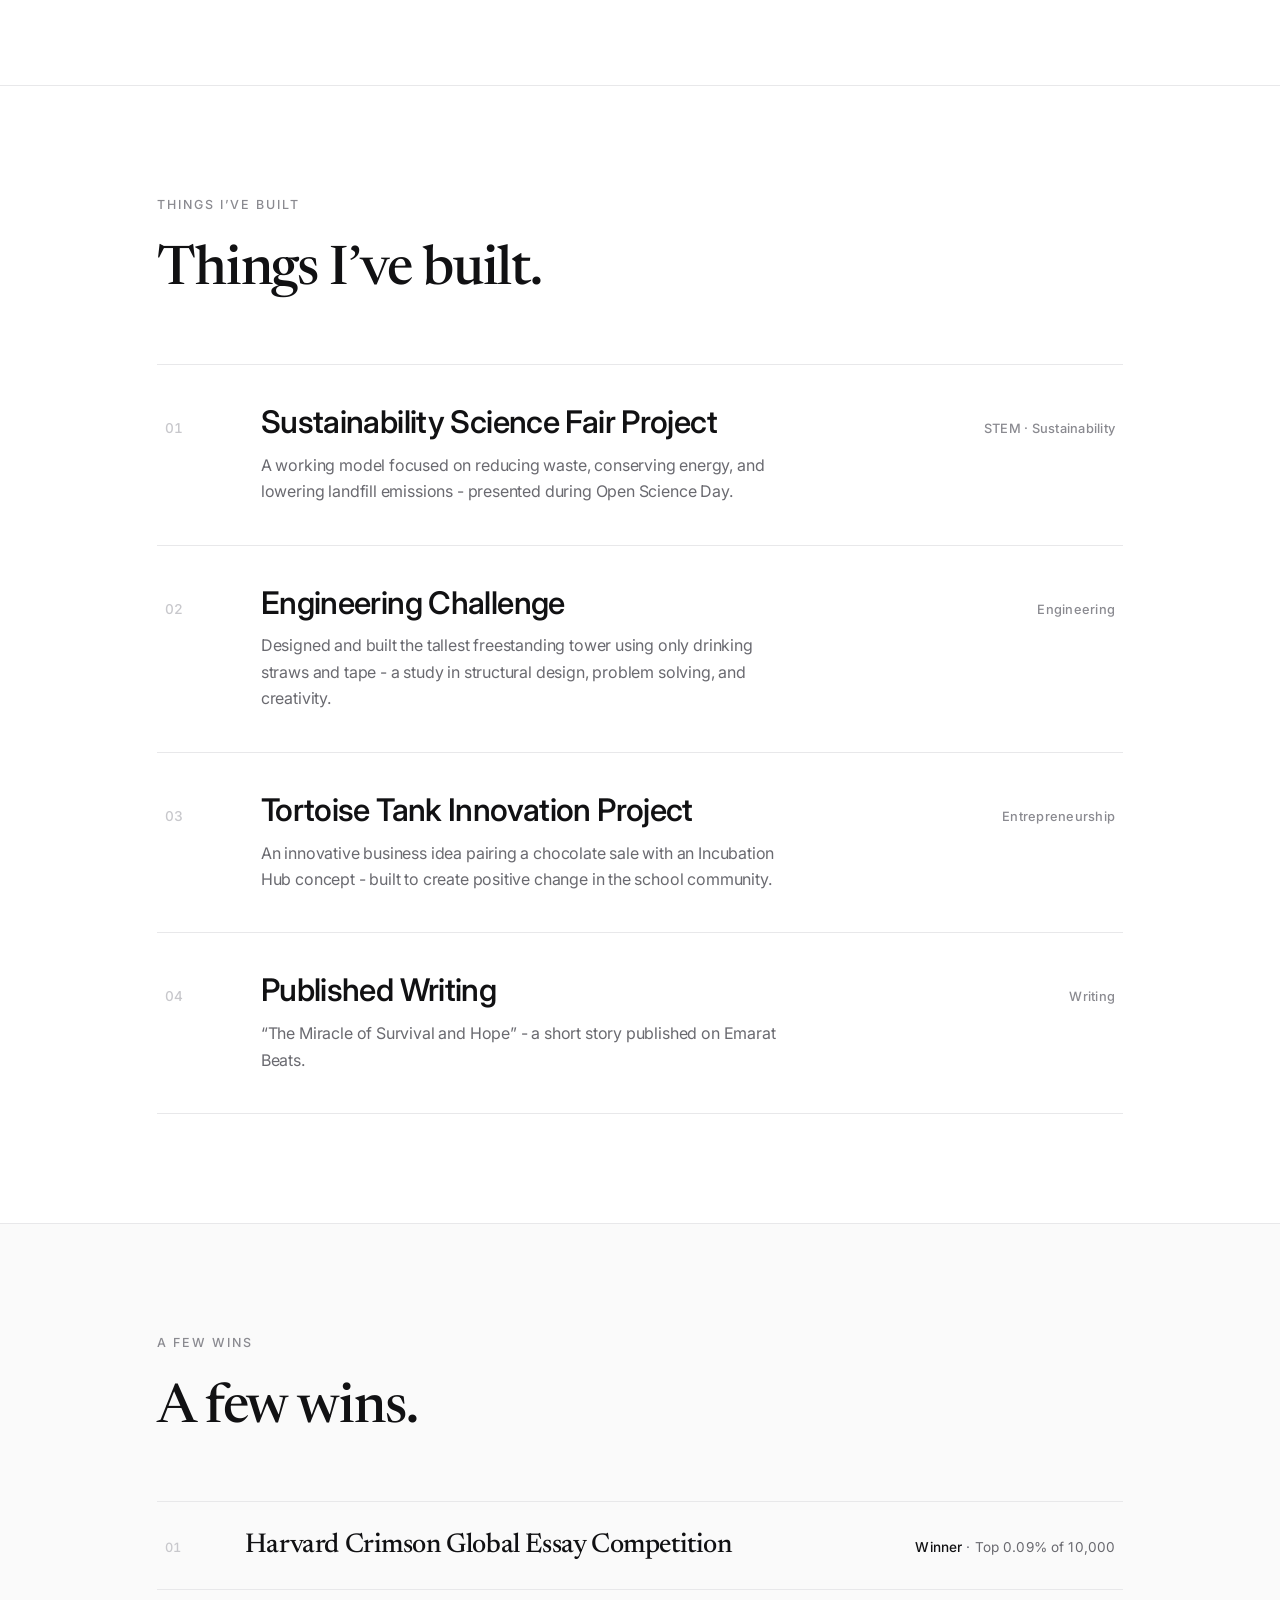
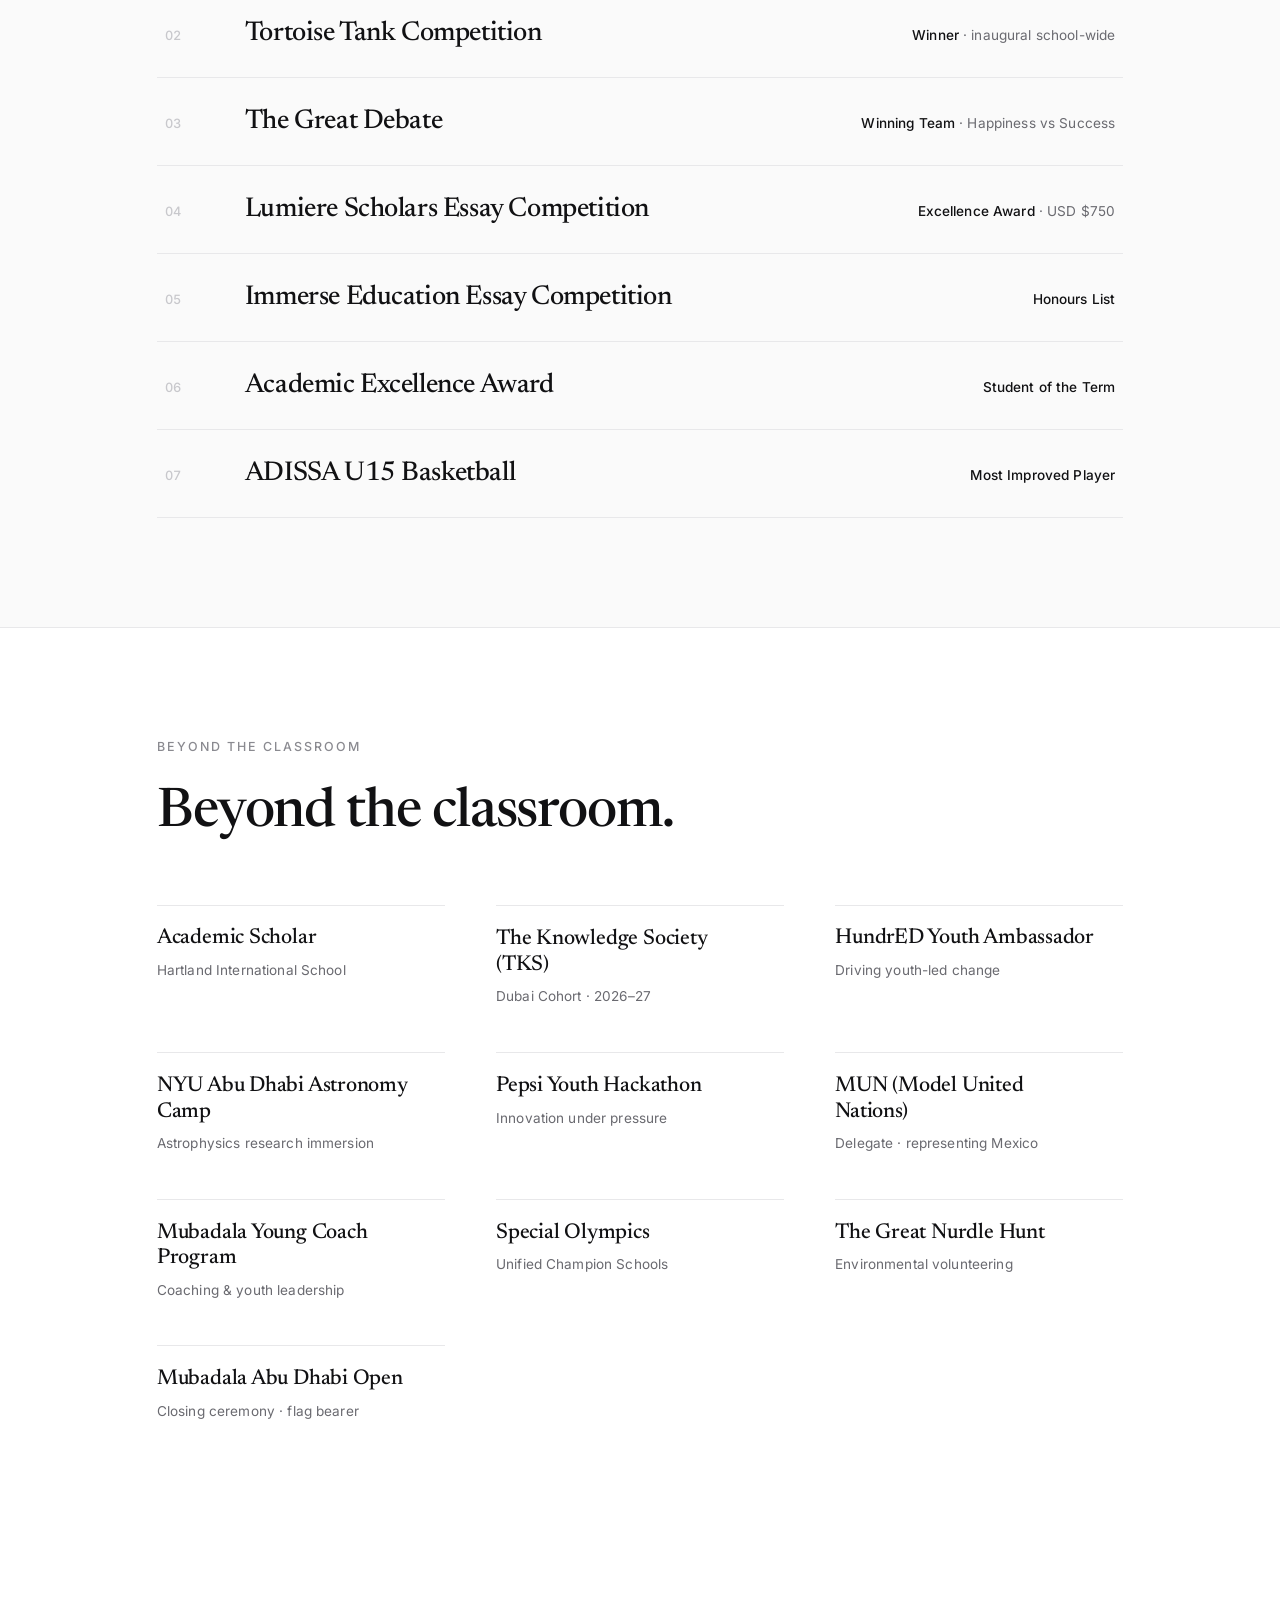
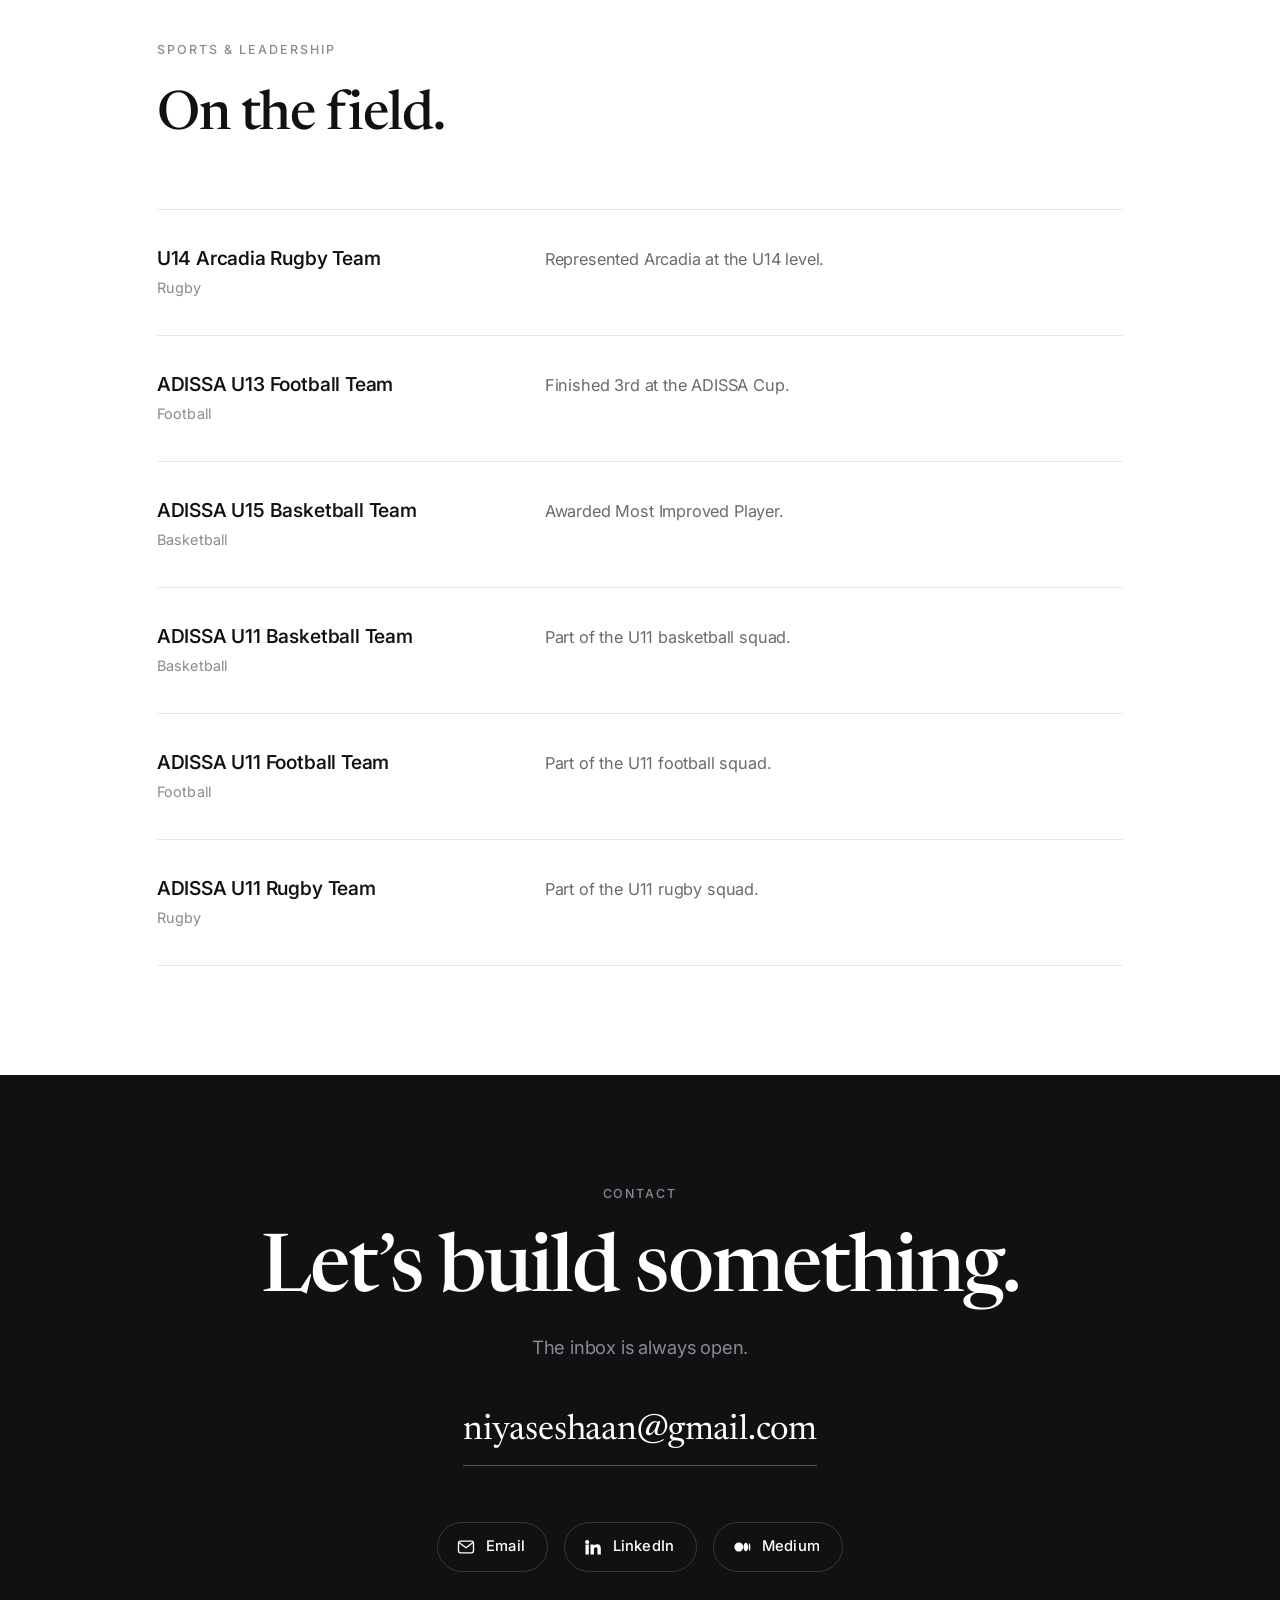
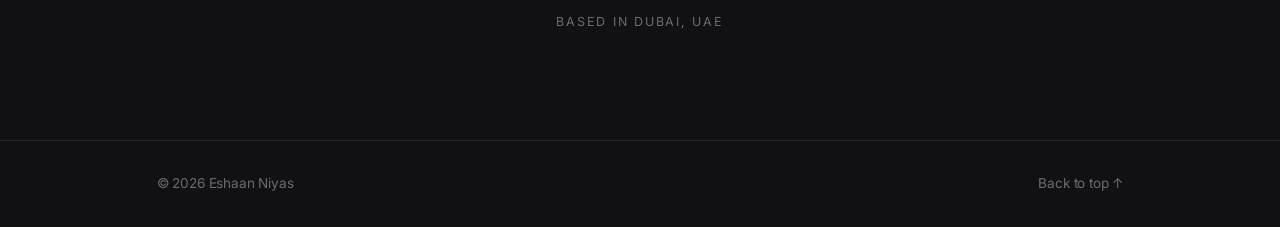
==== commit 6bed2157: "Add click-to-open photo galleries for achievements Co-Authored-By: Devin AI <158243242+devin-ai-inte" ====
--- a/index.html
+++ b/index.html
@@ -94,7 +94,7 @@
         </div>
 
         <ol class="project-list">
-          <li class="project reveal r-left">
+          <li class="project reveal r-left" data-gallery="sustainability">
             <span class="project-index">01</span>
             <div class="project-main">
               <h3 class="project-title">Sustainability Science Fair Project</h3>
@@ -106,7 +106,7 @@
             <span class="project-tag">STEM · Sustainability</span>
           </li>
 
-          <li class="project reveal r-left">
+          <li class="project reveal r-left" data-gallery="engineering">
             <span class="project-index">02</span>
             <div class="project-main">
               <h3 class="project-title">Engineering Challenge</h3>
@@ -118,7 +118,7 @@
             <span class="project-tag">Engineering</span>
           </li>
 
-          <li class="project reveal r-left">
+          <li class="project reveal r-left" data-gallery="tortoise-built">
             <span class="project-index">03</span>
             <div class="project-main">
               <h3 class="project-title">Tortoise Tank Innovation Project</h3>
@@ -130,7 +130,7 @@
             <span class="project-tag">Entrepreneurship</span>
           </li>
 
-          <li class="project reveal r-left">
+          <li class="project reveal r-left" data-gallery="writing">
             <span class="project-index">04</span>
             <div class="project-main">
               <h3 class="project-title">Published Writing</h3>
@@ -154,37 +154,37 @@
         </div>
 
         <ol class="honors">
-          <li class="honor reveal r-up">
+          <li class="honor reveal r-up" data-gallery="harvard">
             <span class="honor-index">01</span>
             <h3 class="honor-title">Harvard Crimson Global Essay Competition</h3>
             <span class="honor-note"><span class="honor-status">Winner</span> · Top 0.09% of 10,000</span>
           </li>
-          <li class="honor reveal r-up">
+          <li class="honor reveal r-up" data-gallery="tortoise-win">
             <span class="honor-index">02</span>
             <h3 class="honor-title">Tortoise Tank Competition</h3>
             <span class="honor-note"><span class="honor-status">Winner</span> · inaugural school-wide</span>
           </li>
-          <li class="honor reveal r-up">
+          <li class="honor reveal r-up" data-gallery="great-debate">
             <span class="honor-index">03</span>
             <h3 class="honor-title">The Great Debate</h3>
             <span class="honor-note"><span class="honor-status">Winning Team</span> · Happiness vs Success</span>
           </li>
-          <li class="honor reveal r-up">
+          <li class="honor reveal r-up" data-gallery="lumiere">
             <span class="honor-index">04</span>
             <h3 class="honor-title">Lumiere Scholars Essay Competition</h3>
             <span class="honor-note"><span class="honor-status">Excellence Award</span> · USD&nbsp;$750</span>
           </li>
-          <li class="honor reveal r-up">
+          <li class="honor reveal r-up" data-gallery="immerse">
             <span class="honor-index">05</span>
             <h3 class="honor-title">Immerse Education Essay Competition</h3>
             <span class="honor-note"><span class="honor-status">Honours List</span></span>
           </li>
-          <li class="honor reveal r-up">
+          <li class="honor reveal r-up" data-gallery="academic-excellence">
             <span class="honor-index">06</span>
             <h3 class="honor-title">Academic Excellence Award</h3>
             <span class="honor-note"><span class="honor-status">Student of the Term</span></span>
           </li>
-          <li class="honor reveal r-up">
+          <li class="honor reveal r-up" data-gallery="basketball-u15">
             <span class="honor-index">07</span>
             <h3 class="honor-title">ADISSA U15 Basketball</h3>
             <span class="honor-note"><span class="honor-status">Most Improved Player</span></span>
@@ -206,7 +206,7 @@
             <h3 class="beyond-name">Academic Scholar</h3>
             <p class="beyond-note">Hartland International School</p>
           </div>
-          <div class="beyond-item reveal r-up">
+          <div class="beyond-item reveal r-up" data-gallery="tks">
             <h3 class="beyond-name">The Knowledge Society (TKS)</h3>
             <p class="beyond-note">Dubai Cohort · 2026–27</p>
           </div>
@@ -214,31 +214,31 @@
             <h3 class="beyond-name">HundrED Youth Ambassador</h3>
             <p class="beyond-note">Driving youth-led change</p>
           </div>
-          <div class="beyond-item reveal r-up">
+          <div class="beyond-item reveal r-up" data-gallery="astronomy">
             <h3 class="beyond-name">NYU Abu Dhabi Astronomy Camp</h3>
             <p class="beyond-note">Astrophysics research immersion</p>
           </div>
-          <div class="beyond-item reveal r-up">
+          <div class="beyond-item reveal r-up" data-gallery="pepsi">
             <h3 class="beyond-name">Pepsi Youth Hackathon</h3>
             <p class="beyond-note">Innovation under pressure</p>
           </div>
-          <div class="beyond-item reveal r-up">
+          <div class="beyond-item reveal r-up" data-gallery="mun">
             <h3 class="beyond-name">MUN (Model United Nations)</h3>
             <p class="beyond-note">Delegate · representing Mexico</p>
           </div>
-          <div class="beyond-item reveal r-up">
+          <div class="beyond-item reveal r-up" data-gallery="young-coach">
             <h3 class="beyond-name">Mubadala Young Coach Program</h3>
             <p class="beyond-note">Coaching &amp; youth leadership</p>
           </div>
-          <div class="beyond-item reveal r-up">
+          <div class="beyond-item reveal r-up" data-gallery="special-olympics">
             <h3 class="beyond-name">Special Olympics</h3>
             <p class="beyond-note">Unified Champion Schools</p>
           </div>
-          <div class="beyond-item reveal r-up">
+          <div class="beyond-item reveal r-up" data-gallery="nurdle">
             <h3 class="beyond-name">The Great Nurdle Hunt</h3>
             <p class="beyond-note">Environmental volunteering</p>
           </div>
-          <div class="beyond-item reveal r-up">
+          <div class="beyond-item reveal r-up" data-gallery="mubadala-open">
             <h3 class="beyond-name">Mubadala Abu Dhabi Open</h3>
             <p class="beyond-note">Closing ceremony · flag bearer</p>
           </div>
@@ -255,7 +255,7 @@
         </div>
 
         <ul class="timeline">
-          <li class="tl reveal r-right">
+          <li class="tl reveal r-right" data-gallery="rugby-u14">
             <div class="tl-role">
               <h3>U14 Arcadia Rugby Team</h3>
               <p>Rugby</p>
@@ -263,7 +263,7 @@
             <p class="tl-desc">Represented Arcadia at the U14 level.</p>
           </li>
 
-          <li class="tl reveal r-right">
+          <li class="tl reveal r-right" data-gallery="football-u13">
             <div class="tl-role">
               <h3>ADISSA U13 Football Team</h3>
               <p>Football</p>
@@ -271,7 +271,7 @@
             <p class="tl-desc">Finished 3rd at the ADISSA Cup.</p>
           </li>
 
-          <li class="tl reveal r-right">
+          <li class="tl reveal r-right" data-gallery="basketball-u15">
             <div class="tl-role">
               <h3>ADISSA U15 Basketball Team</h3>
               <p>Basketball</p>
@@ -350,6 +350,18 @@
     </div>
   </footer>
 
+  <!-- LIGHTBOX -->
+  <div class="lightbox" id="lightbox" role="dialog" aria-modal="true" aria-label="Photo gallery" hidden>
+    <button class="lb-close" id="lbClose" aria-label="Close gallery">&times;</button>
+    <button class="lb-nav lb-prev" id="lbPrev" aria-label="Previous photo">&#8249;</button>
+    <figure class="lb-stage">
+      <img class="lb-img" id="lbImg" alt="" />
+      <figcaption class="lb-caption"><span id="lbTitle"></span><span id="lbCount"></span></figcaption>
+    </figure>
+    <button class="lb-nav lb-next" id="lbNext" aria-label="Next photo">&#8250;</button>
+  </div>
+
+  <script src="gallery-data.js"></script>
   <script src="script.js"></script>
 </body>
 </html>
--- a/styles.css
+++ b/styles.css
@@ -602,3 +602,158 @@
 .contact :focus-visible, .footer :focus-visible, .nav :focus-visible {
   outline-color: currentColor;
 }
+
+/* ---- Photo galleries ---- */
+.has-gallery {
+  cursor: pointer;
+}
+
+.project.has-gallery .project-title,
+.tl.has-gallery .tl-role h3,
+.honor.has-gallery .honor-title,
+.beyond-item.has-gallery .beyond-name {
+  display: inline-flex;
+  align-items: center;
+  gap: 10px;
+}
+
+.has-gallery .project-title::after,
+.has-gallery .tl-role h3::after,
+.has-gallery .honor-title::after,
+.has-gallery .beyond-name::after {
+  content: "";
+  width: 15px;
+  height: 15px;
+  flex: none;
+  background-image: url("data:image/svg+xml,%3Csvg xmlns='http://www.w3.org/2000/svg' viewBox='0 0 24 24' fill='none' stroke='%23999' stroke-width='2' stroke-linecap='round' stroke-linejoin='round'%3E%3Crect x='3' y='3' width='18' height='18' rx='2'/%3E%3Ccircle cx='8.5' cy='8.5' r='1.6'/%3E%3Cpath d='M21 15l-5-5L5 21'/%3E%3C/svg%3E");
+  background-size: contain;
+  background-repeat: no-repeat;
+  opacity: 0;
+  transform: translateY(1px);
+  transition: opacity 0.3s var(--ease);
+}
+
+.has-gallery:hover .project-title::after,
+.has-gallery:focus-visible .project-title::after,
+.has-gallery:hover .tl-role h3::after,
+.has-gallery:focus-visible .tl-role h3::after,
+.has-gallery:hover .honor-title::after,
+.has-gallery:focus-visible .honor-title::after,
+.has-gallery:hover .beyond-name::after,
+.has-gallery:focus-visible .beyond-name::after {
+  opacity: 1;
+}
+
+body.lb-open {
+  overflow: hidden;
+}
+
+.lightbox {
+  position: fixed;
+  inset: 0;
+  z-index: 200;
+  display: flex;
+  align-items: center;
+  justify-content: center;
+  padding: clamp(20px, 5vw, 64px);
+  background: rgba(10, 10, 10, 0.92);
+  backdrop-filter: blur(6px);
+  -webkit-backdrop-filter: blur(6px);
+  animation: lb-fade 0.3s var(--ease);
+}
+
+.lightbox[hidden] {
+  display: none;
+}
+
+@keyframes lb-fade {
+  from { opacity: 0; }
+  to { opacity: 1; }
+}
+
+.lb-stage {
+  margin: 0;
+  max-width: min(1000px, 100%);
+  max-height: 100%;
+  display: flex;
+  flex-direction: column;
+  align-items: center;
+  gap: 18px;
+}
+
+.lb-img {
+  max-width: 100%;
+  max-height: 78vh;
+  object-fit: contain;
+  border-radius: 4px;
+  box-shadow: 0 30px 80px rgba(0, 0, 0, 0.5);
+  background: #111;
+}
+
+.lb-caption {
+  display: flex;
+  align-items: center;
+  gap: 14px;
+  color: rgba(255, 255, 255, 0.82);
+  font-size: 0.9rem;
+  letter-spacing: 0.02em;
+  text-align: center;
+  flex-wrap: wrap;
+  justify-content: center;
+}
+
+.lb-caption #lbCount {
+  color: rgba(255, 255, 255, 0.5);
+  font-variant-numeric: tabular-nums;
+}
+
+.lb-close,
+.lb-nav {
+  position: fixed;
+  background: transparent;
+  border: 1px solid rgba(255, 255, 255, 0.22);
+  color: #fff;
+  border-radius: 999px;
+  cursor: pointer;
+  display: flex;
+  align-items: center;
+  justify-content: center;
+  transition: background 0.25s var(--ease), border-color 0.25s var(--ease);
+  line-height: 1;
+}
+
+.lb-close:hover,
+.lb-nav:hover {
+  background: rgba(255, 255, 255, 0.14);
+  border-color: rgba(255, 255, 255, 0.5);
+}
+
+.lb-close {
+  top: clamp(16px, 3vw, 28px);
+  right: clamp(16px, 3vw, 28px);
+  width: 44px;
+  height: 44px;
+  font-size: 1.7rem;
+}
+
+.lb-nav {
+  top: 50%;
+  transform: translateY(-50%);
+  width: 52px;
+  height: 52px;
+  font-size: 1.8rem;
+}
+
+.lb-prev { left: clamp(12px, 2.5vw, 32px); }
+.lb-next { right: clamp(12px, 2.5vw, 32px); }
+
+.lb-nav[hidden] { display: none; }
+
+@media (max-width: 560px) {
+  .lb-nav { width: 44px; height: 44px; }
+  .lb-img { max-height: 68vh; }
+}
+
+@media (prefers-reduced-motion: reduce) {
+  .lightbox { animation: none; }
+}
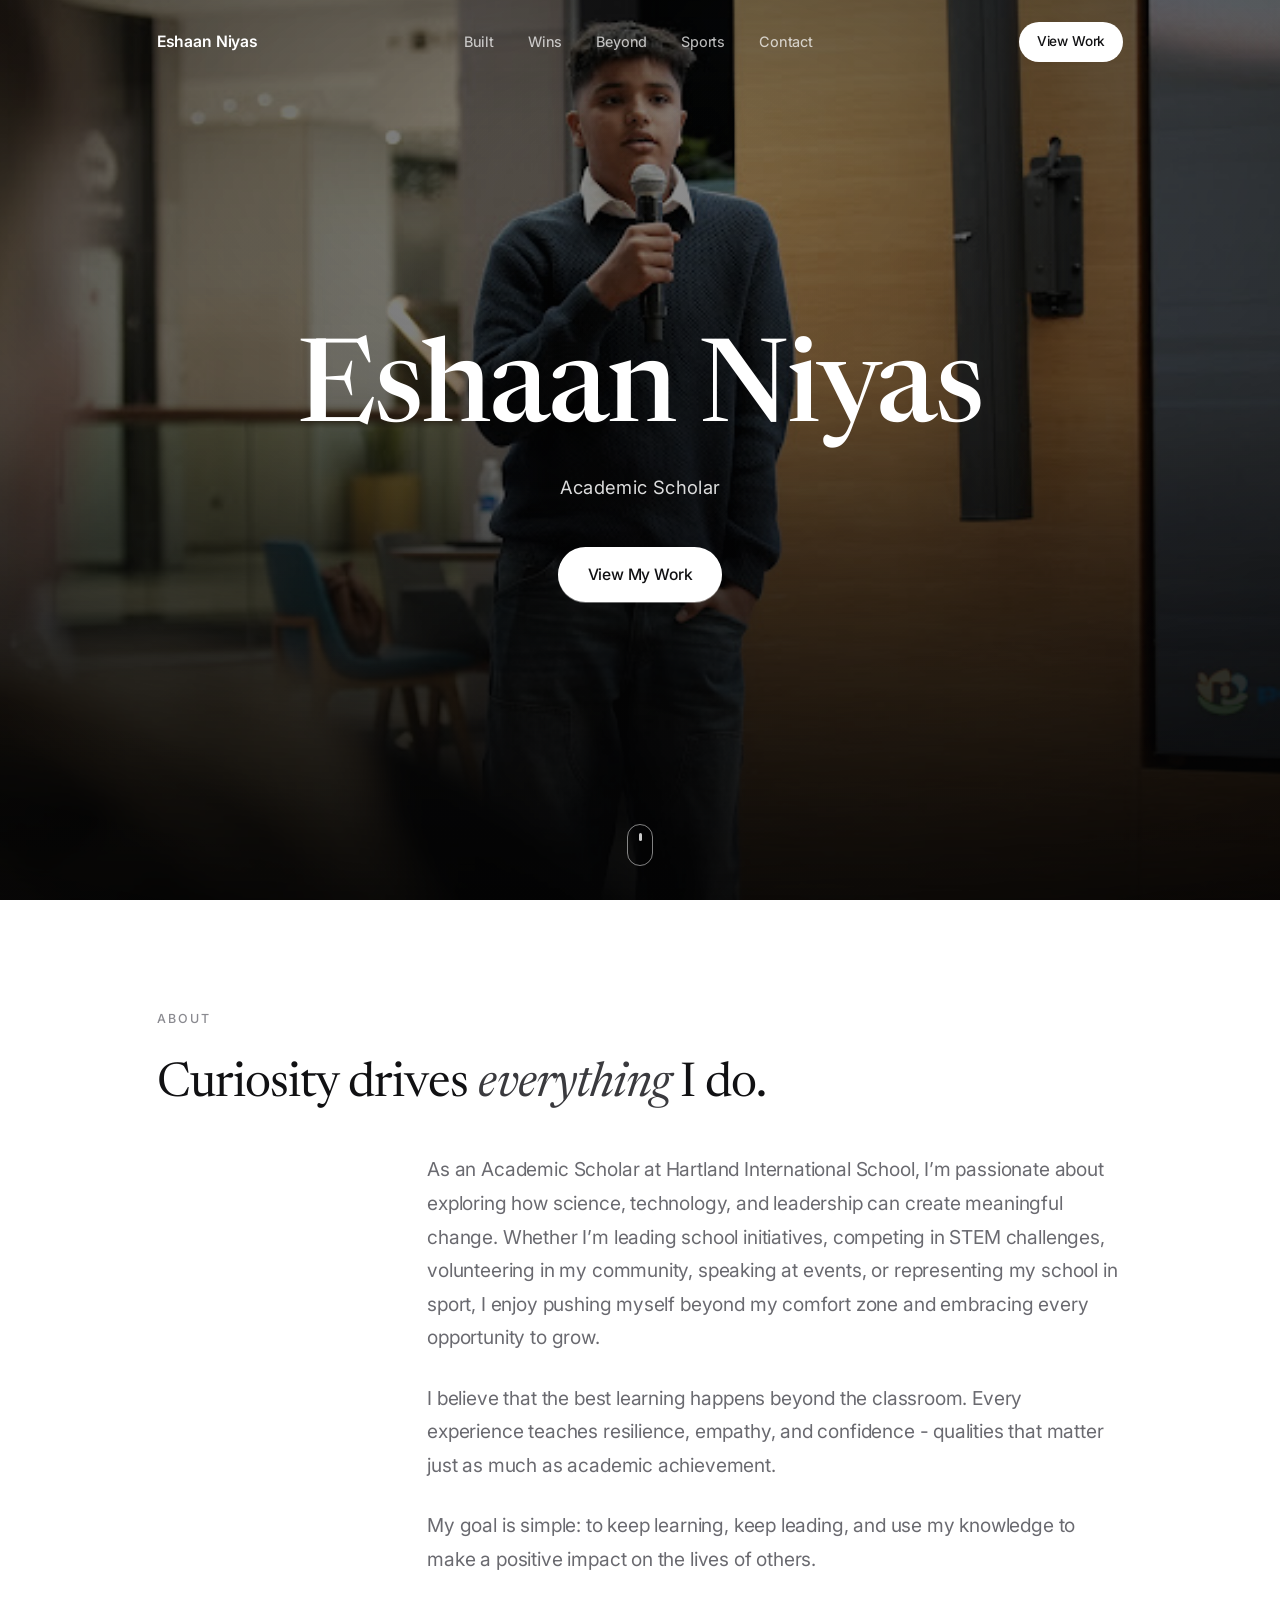
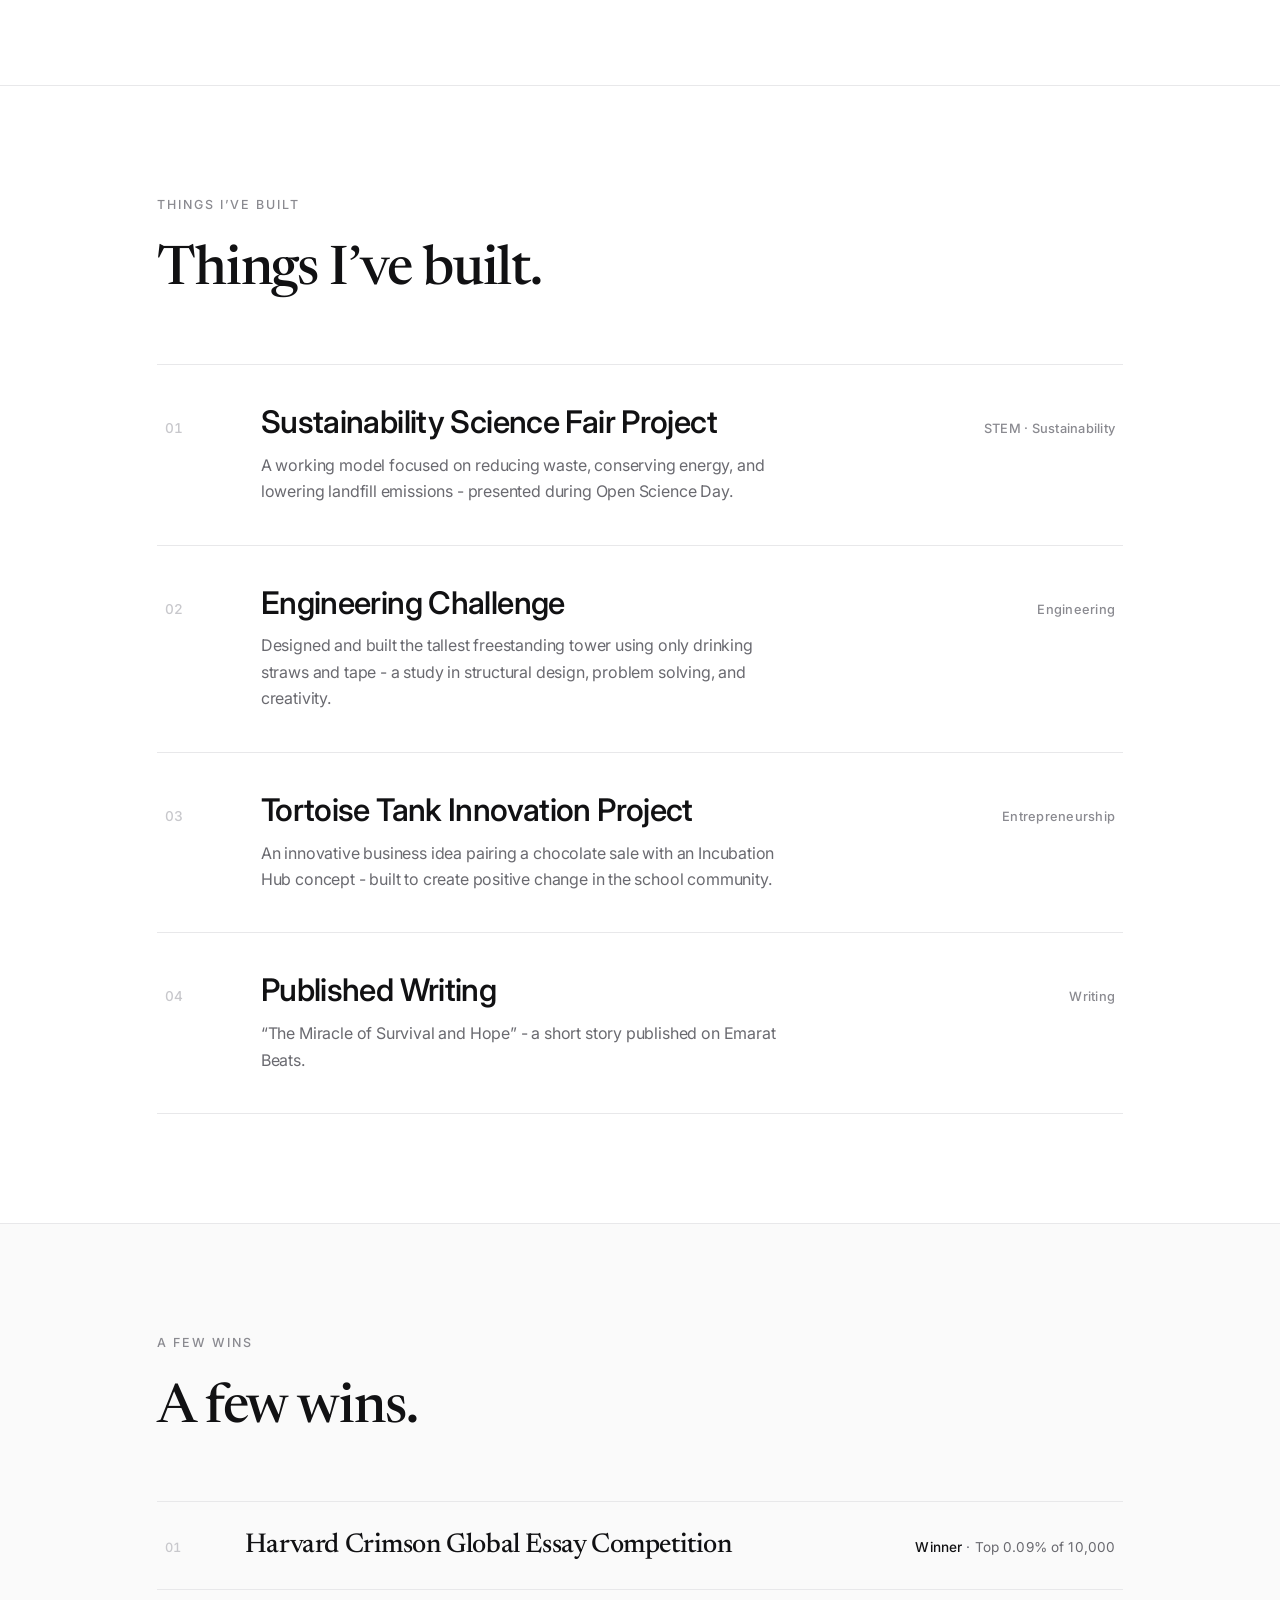
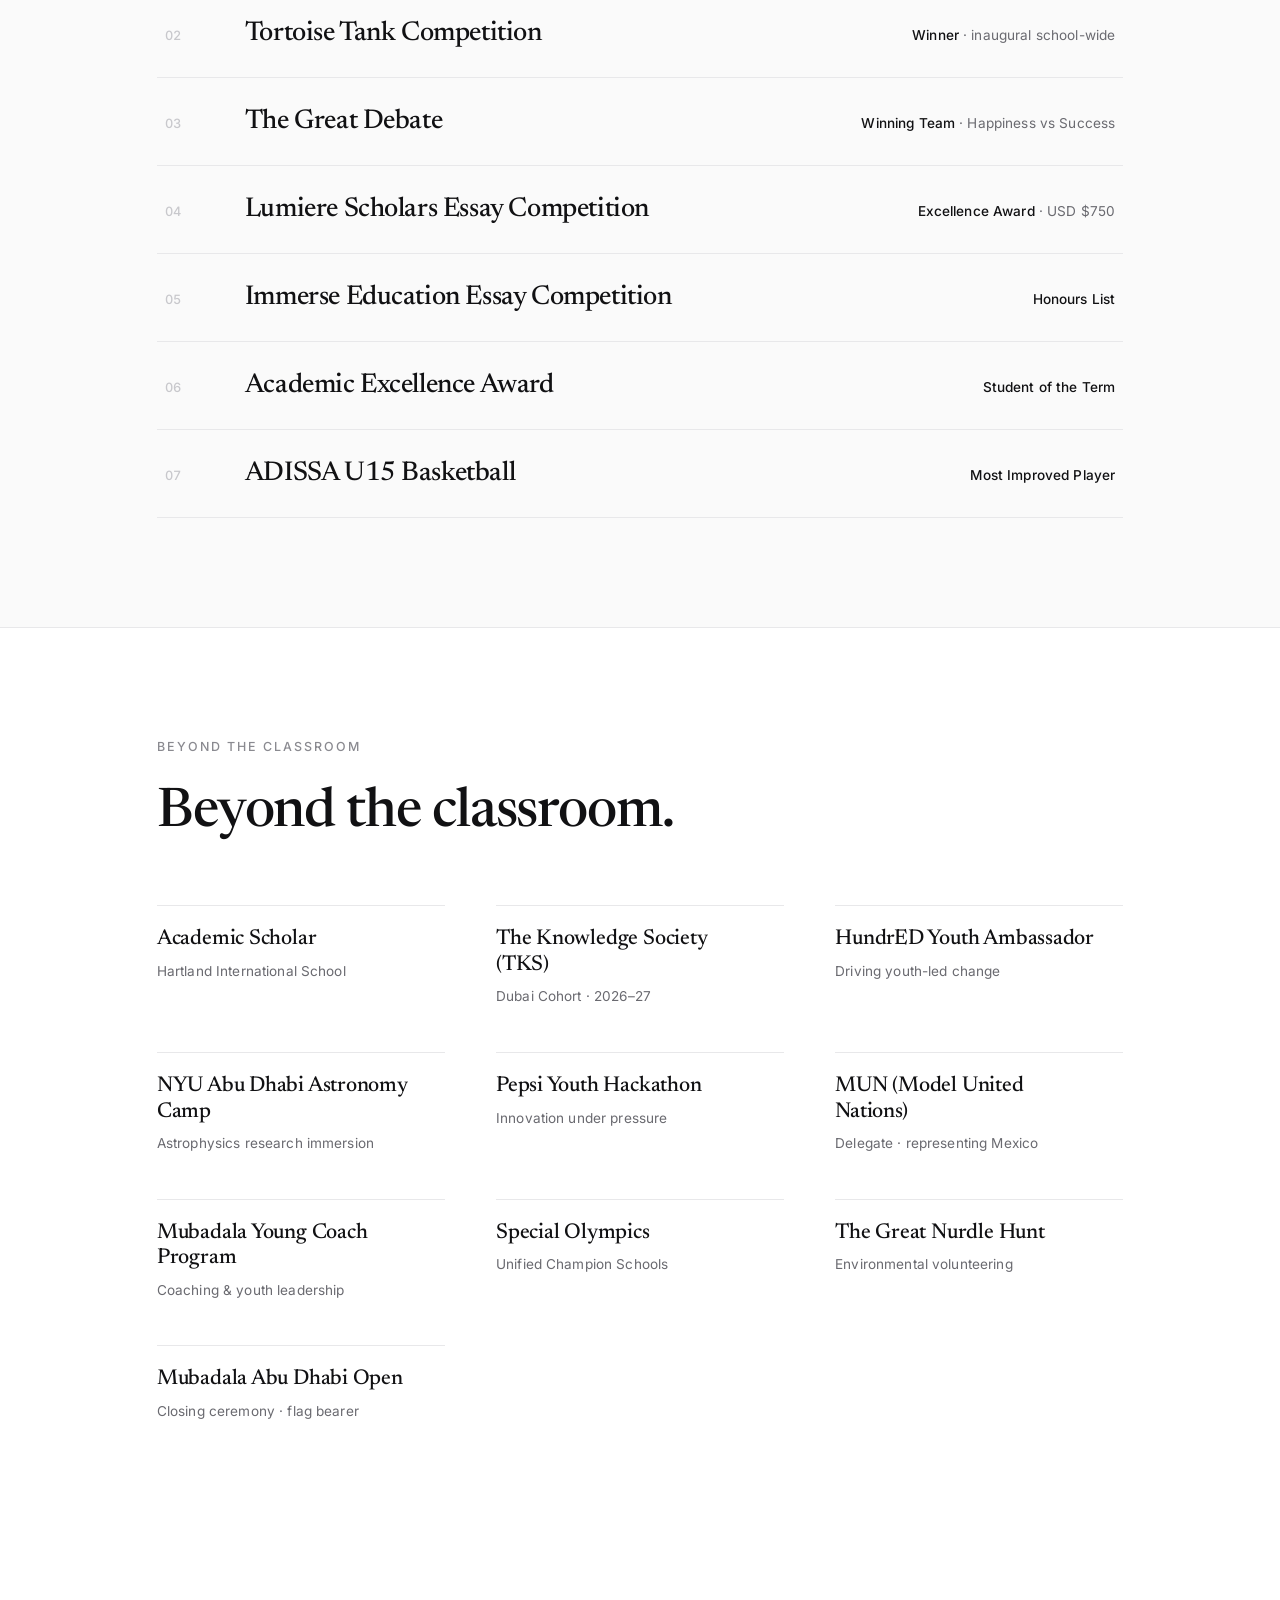
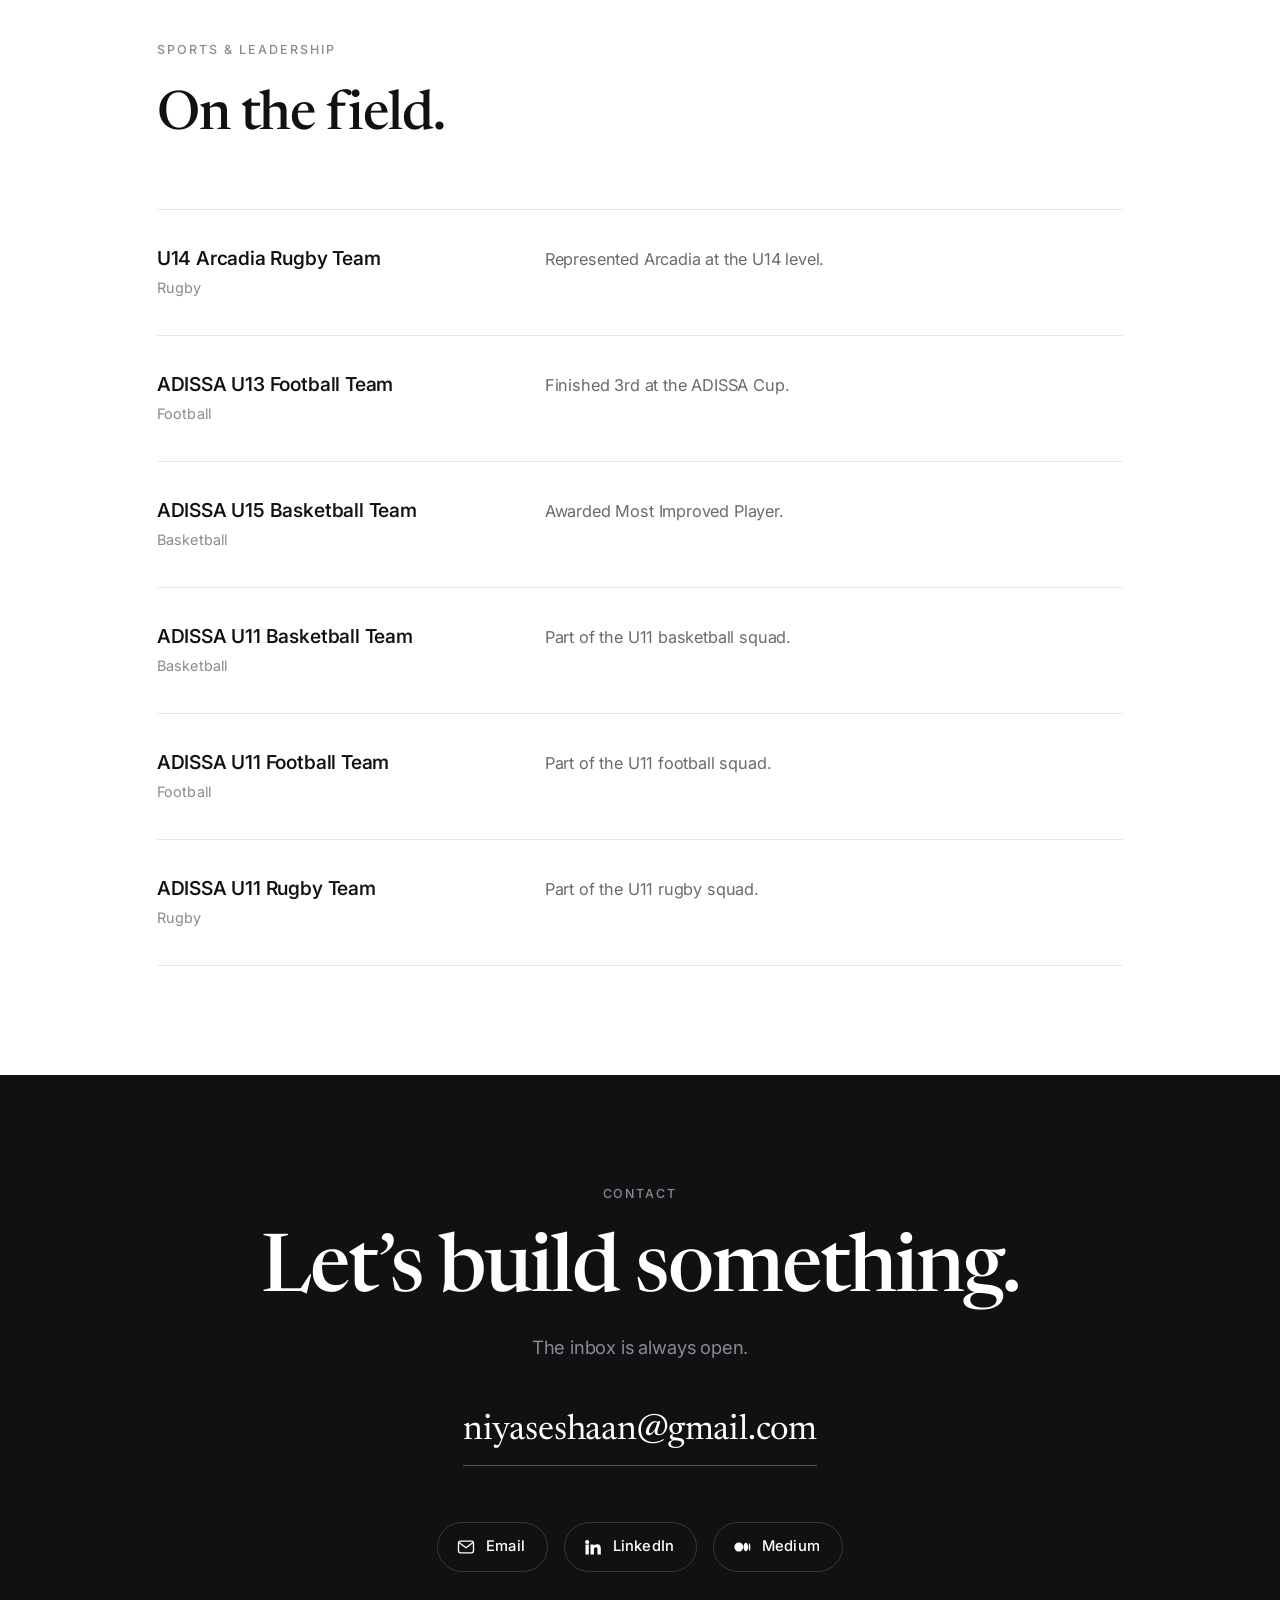
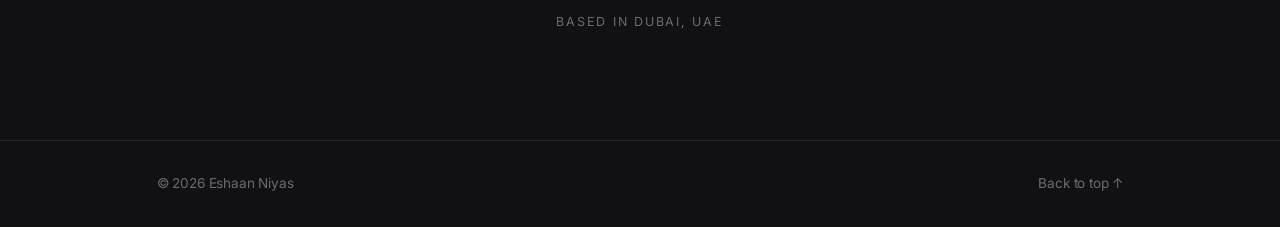
==== commit 715dfbd0: "Add achievement descriptions in lightbox; text-only panels for Academic Scholar & HundrED Co-Authore" ====
--- a/index.html
+++ b/index.html
@@ -202,7 +202,7 @@
         </div>
 
         <div class="beyond-grid">
-          <div class="beyond-item reveal r-up">
+          <div class="beyond-item reveal r-up" data-gallery="academic-scholar">
             <h3 class="beyond-name">Academic Scholar</h3>
             <p class="beyond-note">Hartland International School</p>
           </div>
@@ -210,7 +210,7 @@
             <h3 class="beyond-name">The Knowledge Society (TKS)</h3>
             <p class="beyond-note">Dubai Cohort · 2026–27</p>
           </div>
-          <div class="beyond-item reveal r-up">
+          <div class="beyond-item reveal r-up" data-gallery="hundred">
             <h3 class="beyond-name">HundrED Youth Ambassador</h3>
             <p class="beyond-note">Driving youth-led change</p>
           </div>
@@ -357,6 +357,7 @@
     <figure class="lb-stage">
       <img class="lb-img" id="lbImg" alt="" />
       <figcaption class="lb-caption"><span id="lbTitle"></span><span id="lbCount"></span></figcaption>
+      <p class="lb-desc" id="lbDesc"></p>
     </figure>
     <button class="lb-nav lb-next" id="lbNext" aria-label="Next photo">&#8250;</button>
   </div>
--- a/styles.css
+++ b/styles.css
@@ -707,6 +707,35 @@
   font-variant-numeric: tabular-nums;
 }
 
+.lb-desc {
+  margin: 0;
+  max-width: 60ch;
+  color: rgba(255, 255, 255, 0.72);
+  font-size: clamp(0.95rem, 1.4vw, 1.05rem);
+  line-height: 1.7;
+  text-align: center;
+}
+
+.lb-desc[hidden] { display: none; }
+
+.lb-img[hidden] { display: none; }
+
+.lightbox.lb-textonly .lb-stage {
+  max-width: min(680px, 100%);
+  gap: 22px;
+}
+
+.lightbox.lb-textonly .lb-caption #lbTitle {
+  font-family: var(--serif);
+  font-size: clamp(1.5rem, 3.4vw, 2.2rem);
+  color: #fff;
+  letter-spacing: -0.01em;
+}
+
+.gallery-text .beyond-name::after {
+  background-image: url("data:image/svg+xml,%3Csvg xmlns='http://www.w3.org/2000/svg' viewBox='0 0 24 24' fill='none' stroke='%23999' stroke-width='2' stroke-linecap='round' stroke-linejoin='round'%3E%3Ccircle cx='12' cy='12' r='9'/%3E%3Cline x1='12' y1='11' x2='12' y2='16'/%3E%3Cline x1='12' y1='8' x2='12.01' y2='8'/%3E%3C/svg%3E");
+}
+
 .lb-close,
 .lb-nav {
   position: fixed;
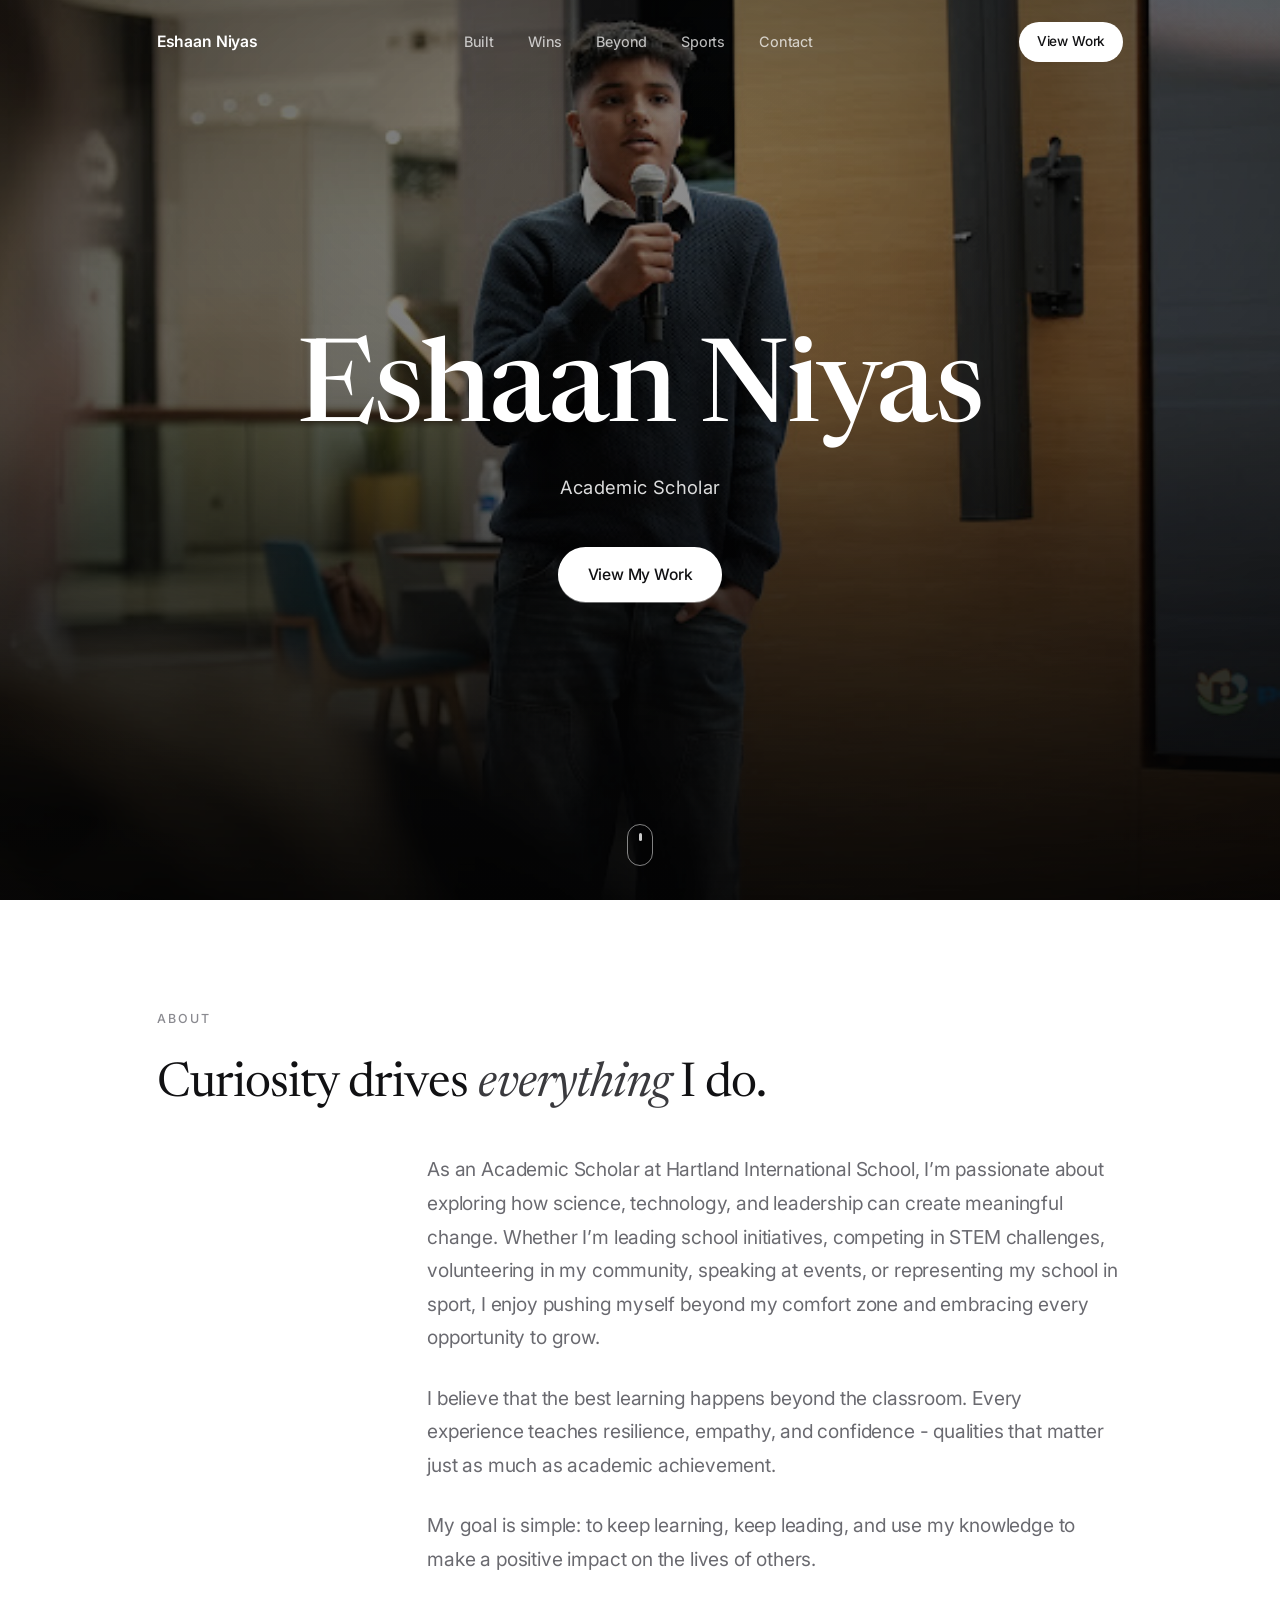
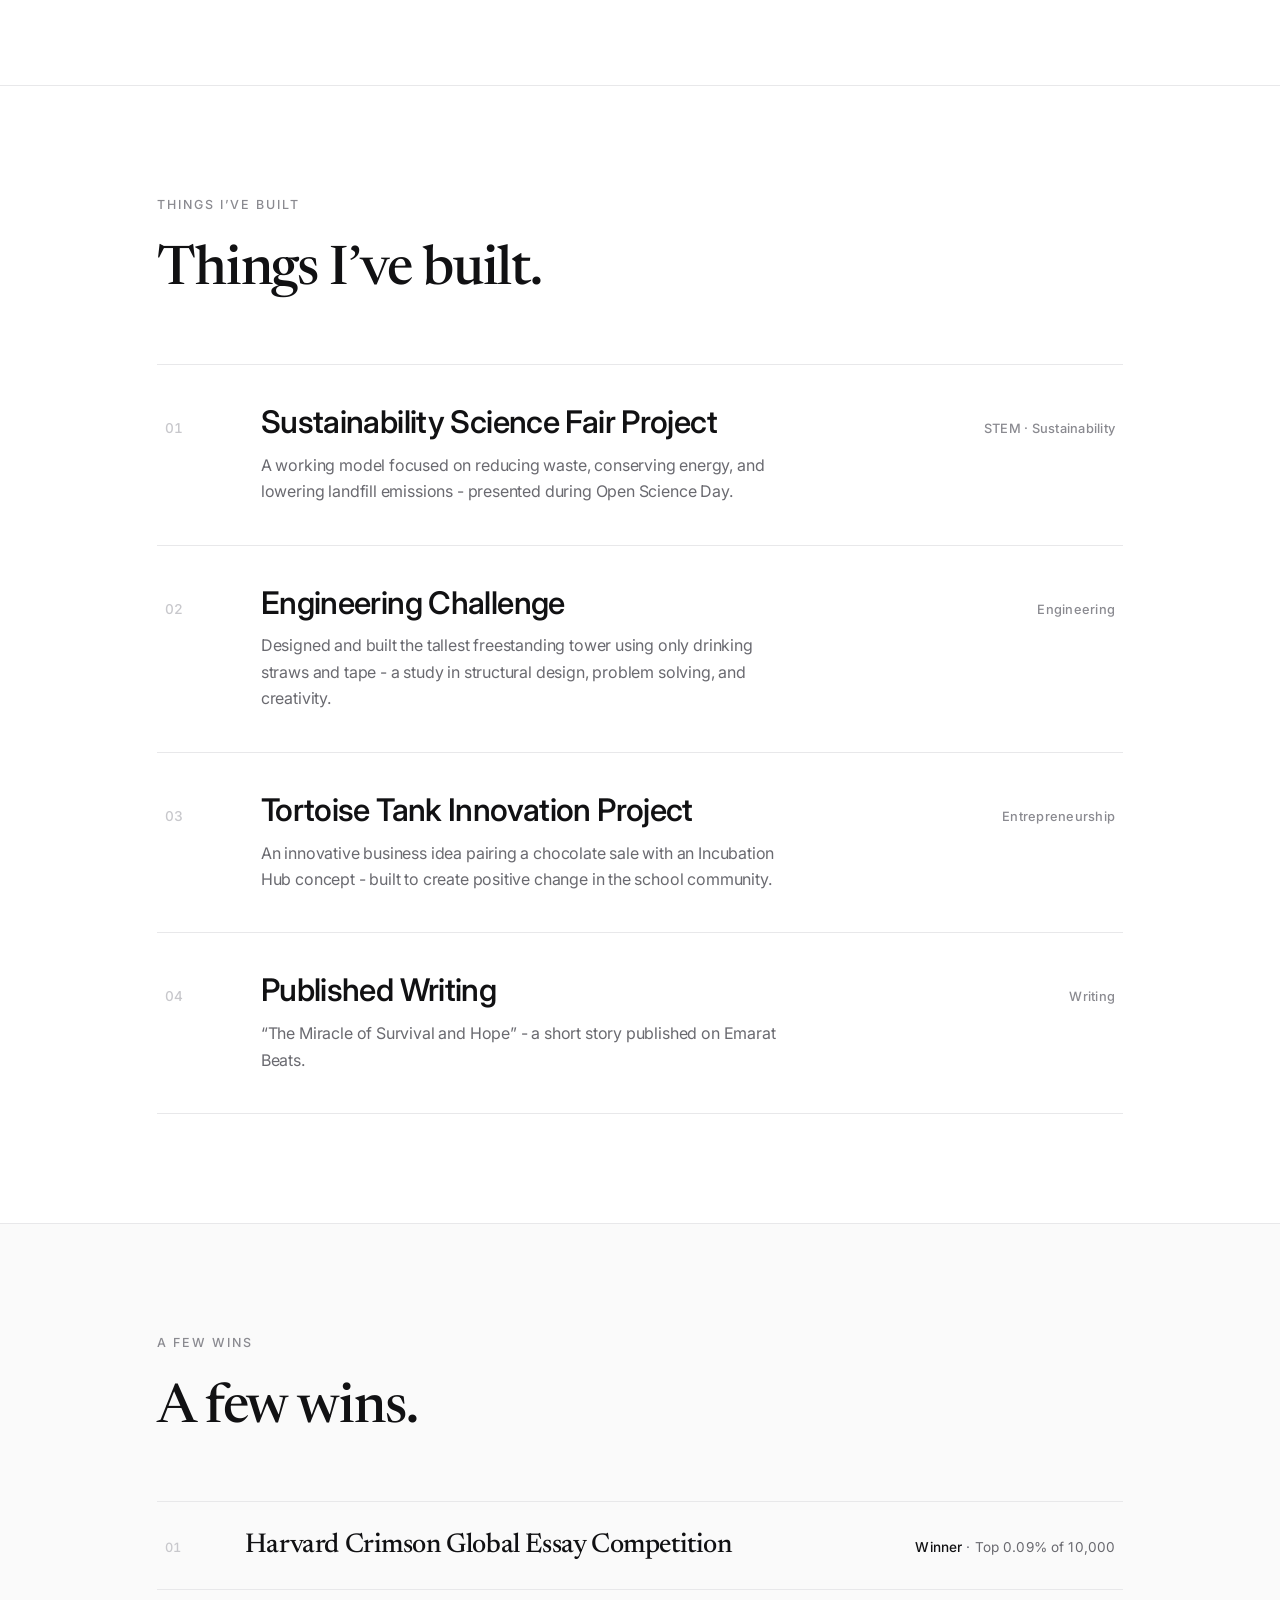
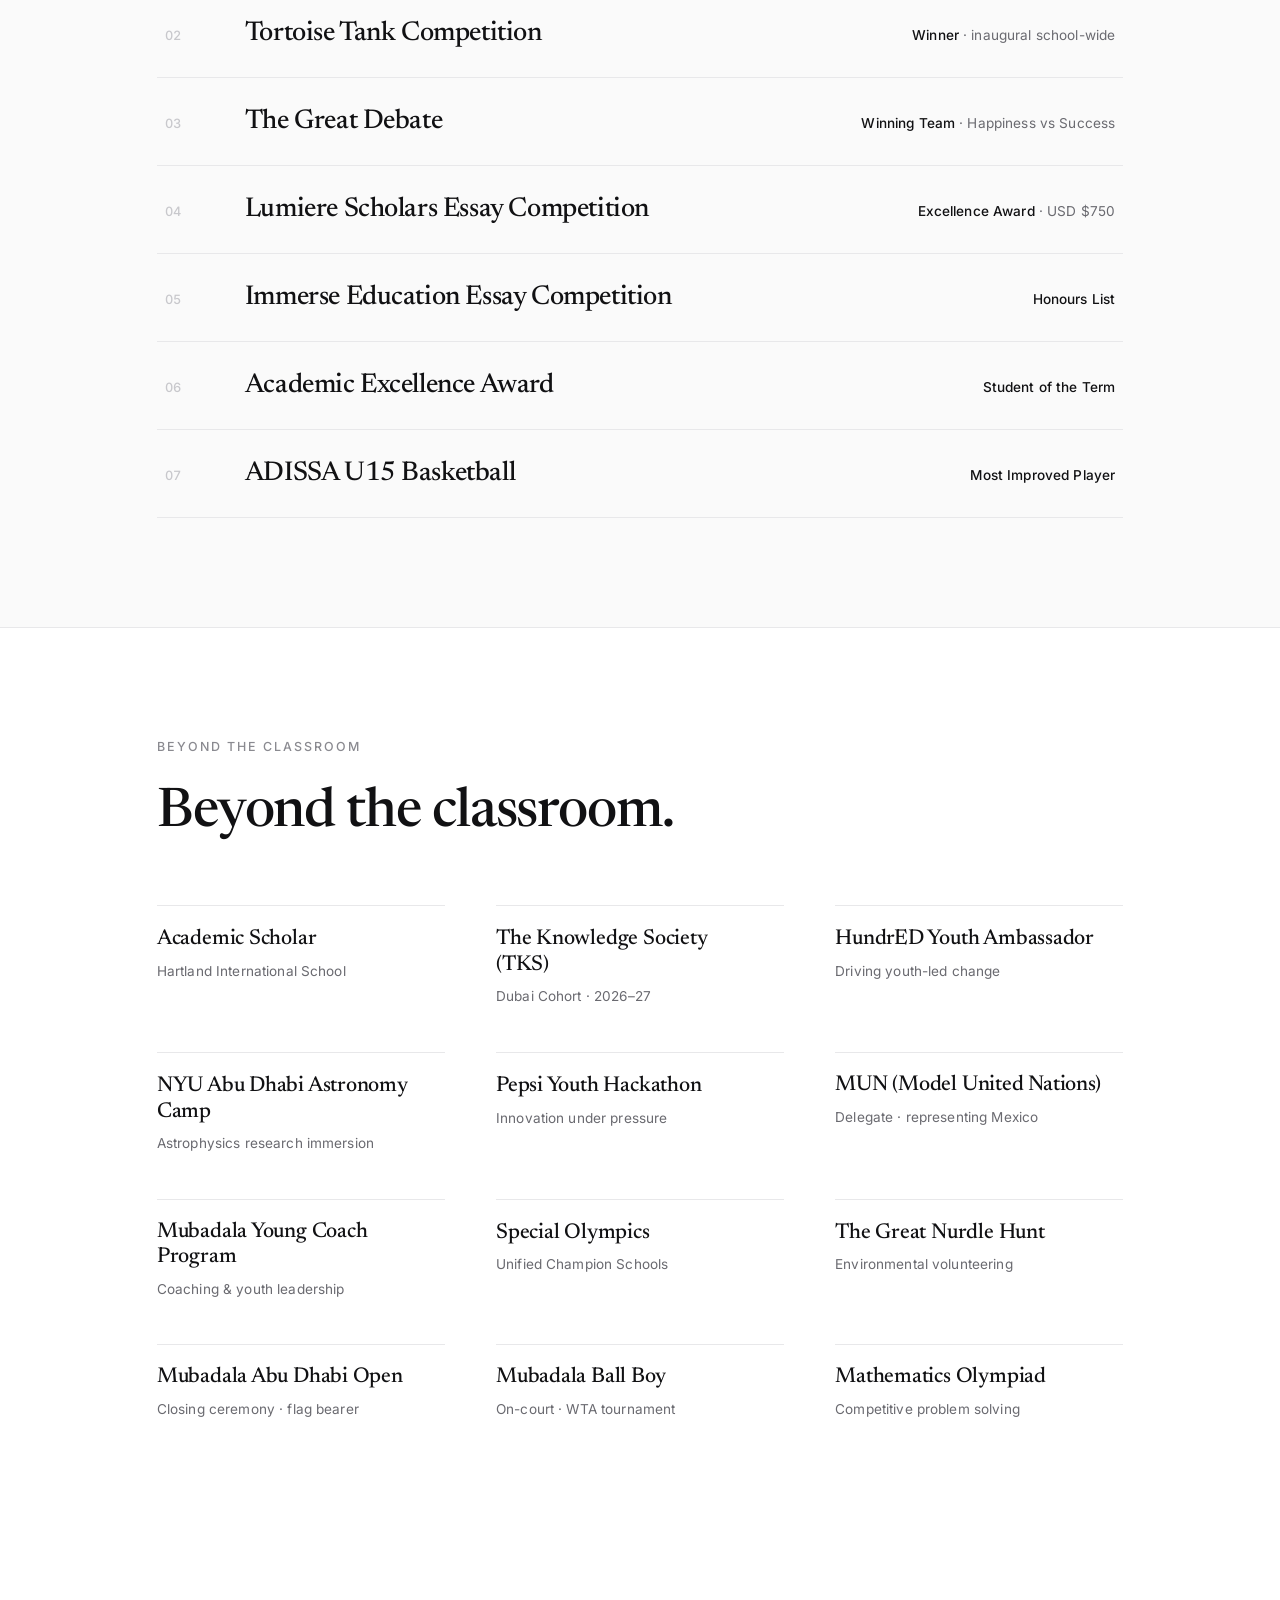
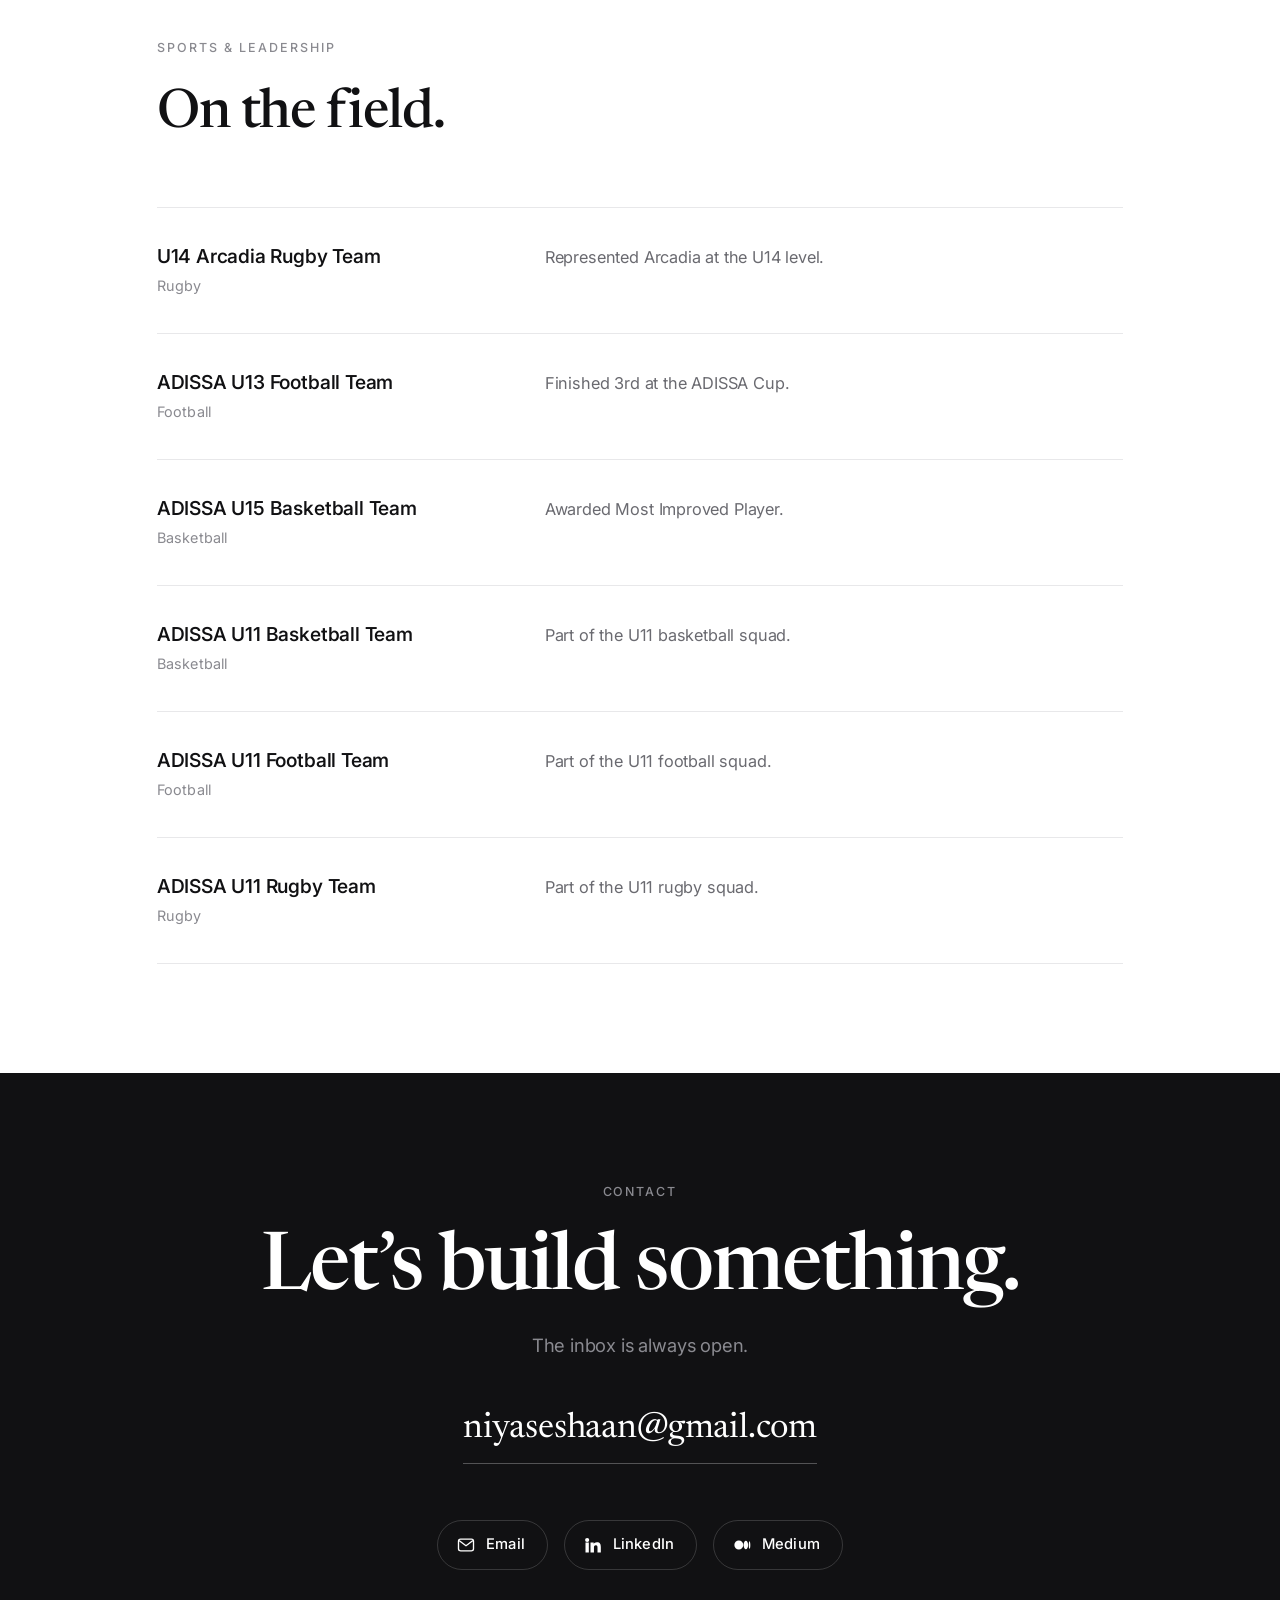
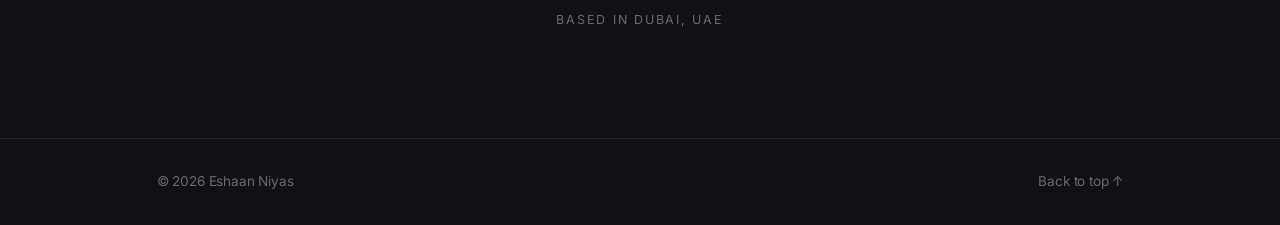
==== commit 6f8c7fae: "Add Mubadala Ball Boy and Mathematics Olympiad to Beyond the Classroom Co-Authored-By: Devin AI <158" ====
--- a/index.html
+++ b/index.html
@@ -242,6 +242,14 @@
             <h3 class="beyond-name">Mubadala Abu Dhabi Open</h3>
             <p class="beyond-note">Closing ceremony · flag bearer</p>
           </div>
+          <div class="beyond-item reveal r-up">
+            <h3 class="beyond-name">Mubadala Ball Boy</h3>
+            <p class="beyond-note">On-court · WTA tournament</p>
+          </div>
+          <div class="beyond-item reveal r-up">
+            <h3 class="beyond-name">Mathematics Olympiad</h3>
+            <p class="beyond-note">Competitive problem solving</p>
+          </div>
         </div>
       </div>
     </section>
@@ -279,7 +287,7 @@
             <p class="tl-desc">Awarded Most Improved Player.</p>
           </li>
 
-          <li class="tl reveal r-right">
+          <li class="tl reveal r-right" data-gallery="u11">
             <div class="tl-role">
               <h3>ADISSA U11 Basketball Team</h3>
               <p>Basketball</p>
@@ -287,7 +295,7 @@
             <p class="tl-desc">Part of the U11 basketball squad.</p>
           </li>
 
-          <li class="tl reveal r-right">
+          <li class="tl reveal r-right" data-gallery="u11">
             <div class="tl-role">
               <h3>ADISSA U11 Football Team</h3>
               <p>Football</p>
@@ -295,7 +303,7 @@
             <p class="tl-desc">Part of the U11 football squad.</p>
           </li>
 
-          <li class="tl reveal r-right">
+          <li class="tl reveal r-right" data-gallery="u11">
             <div class="tl-role">
               <h3>ADISSA U11 Rugby Team</h3>
               <p>Rugby</p>
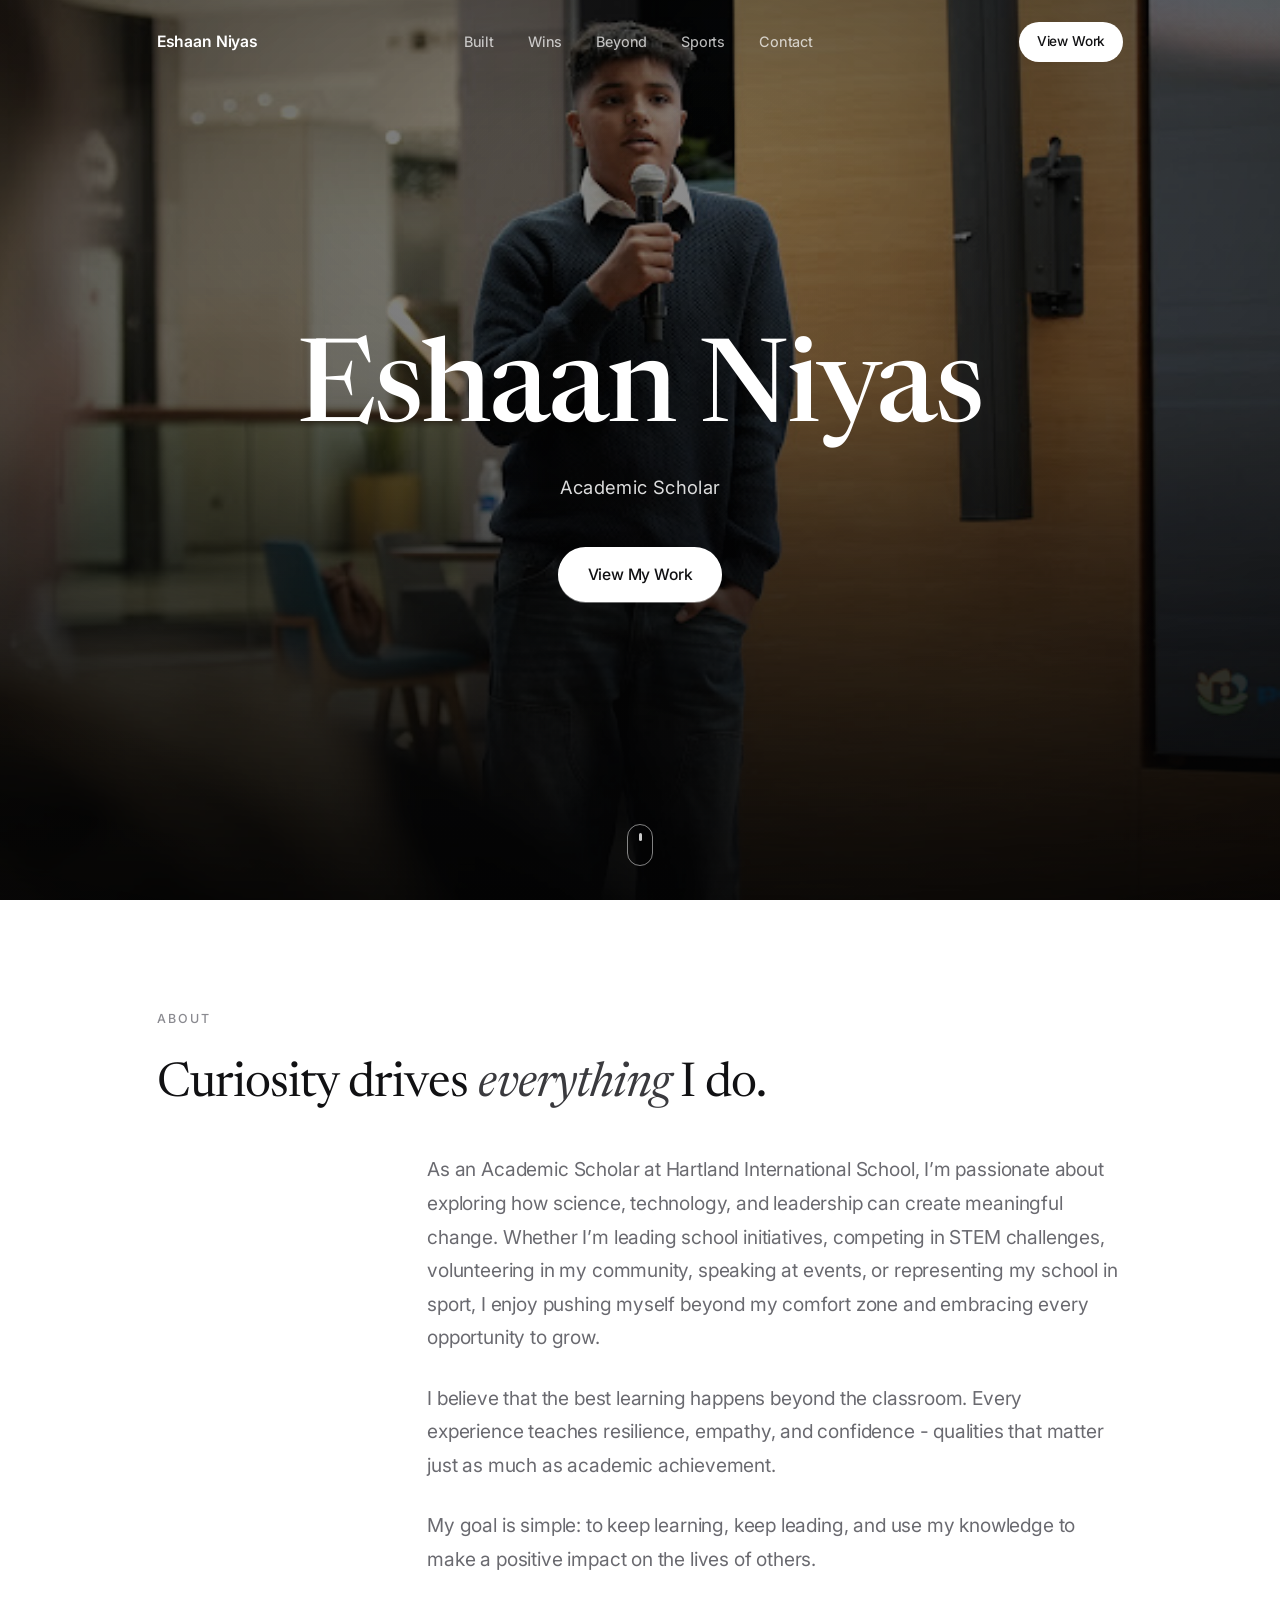
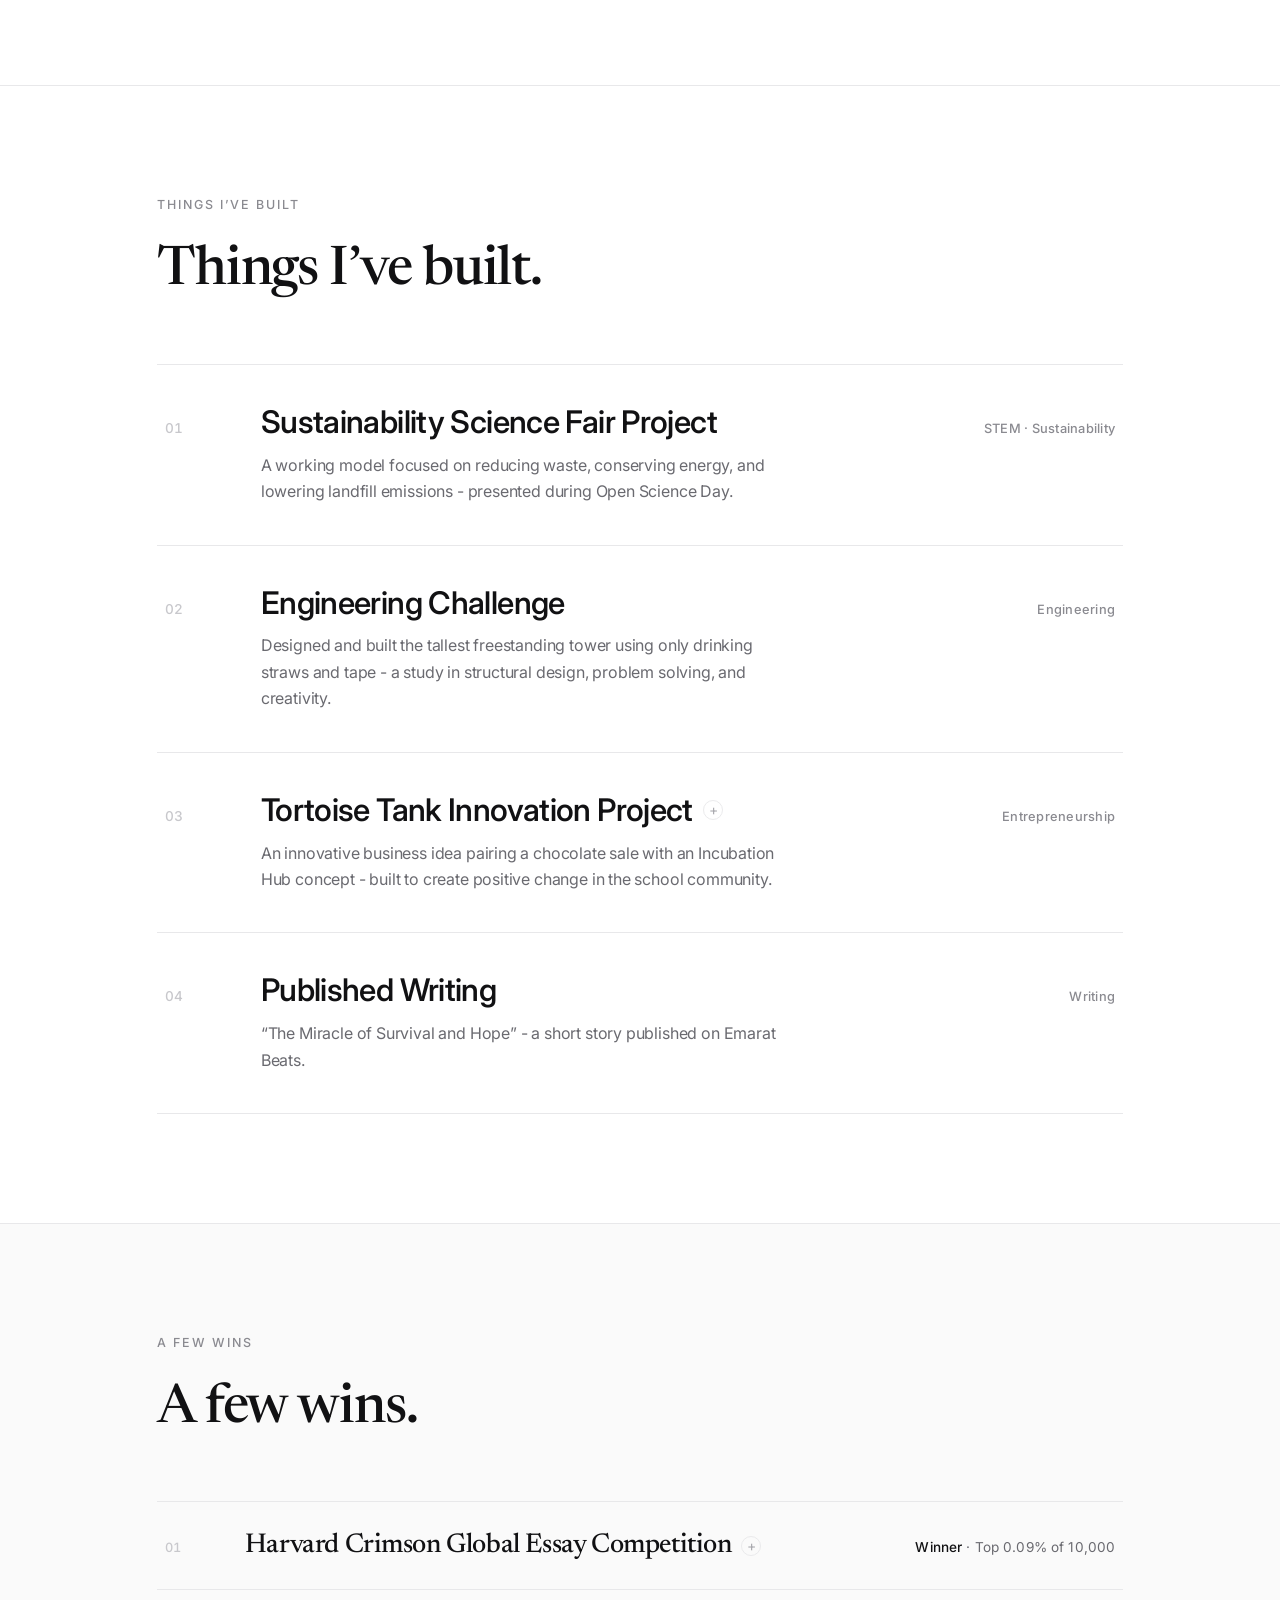
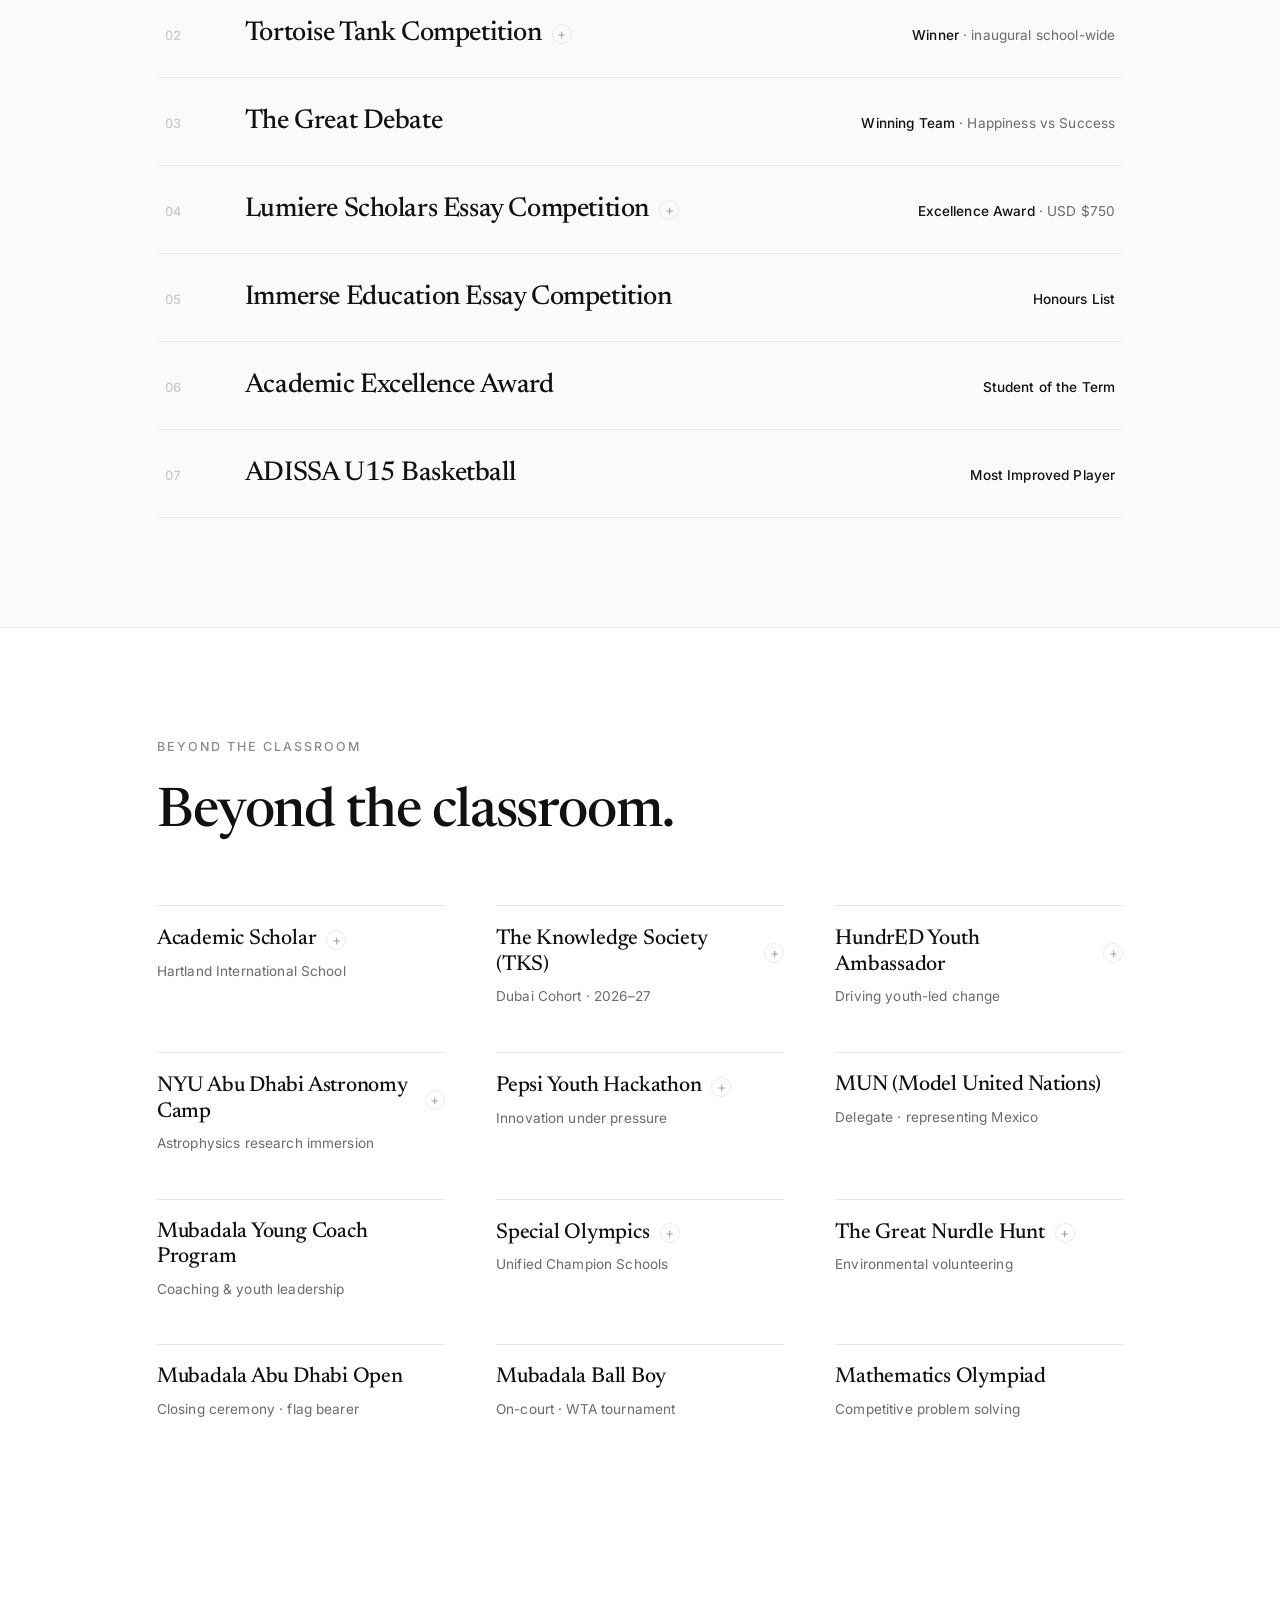
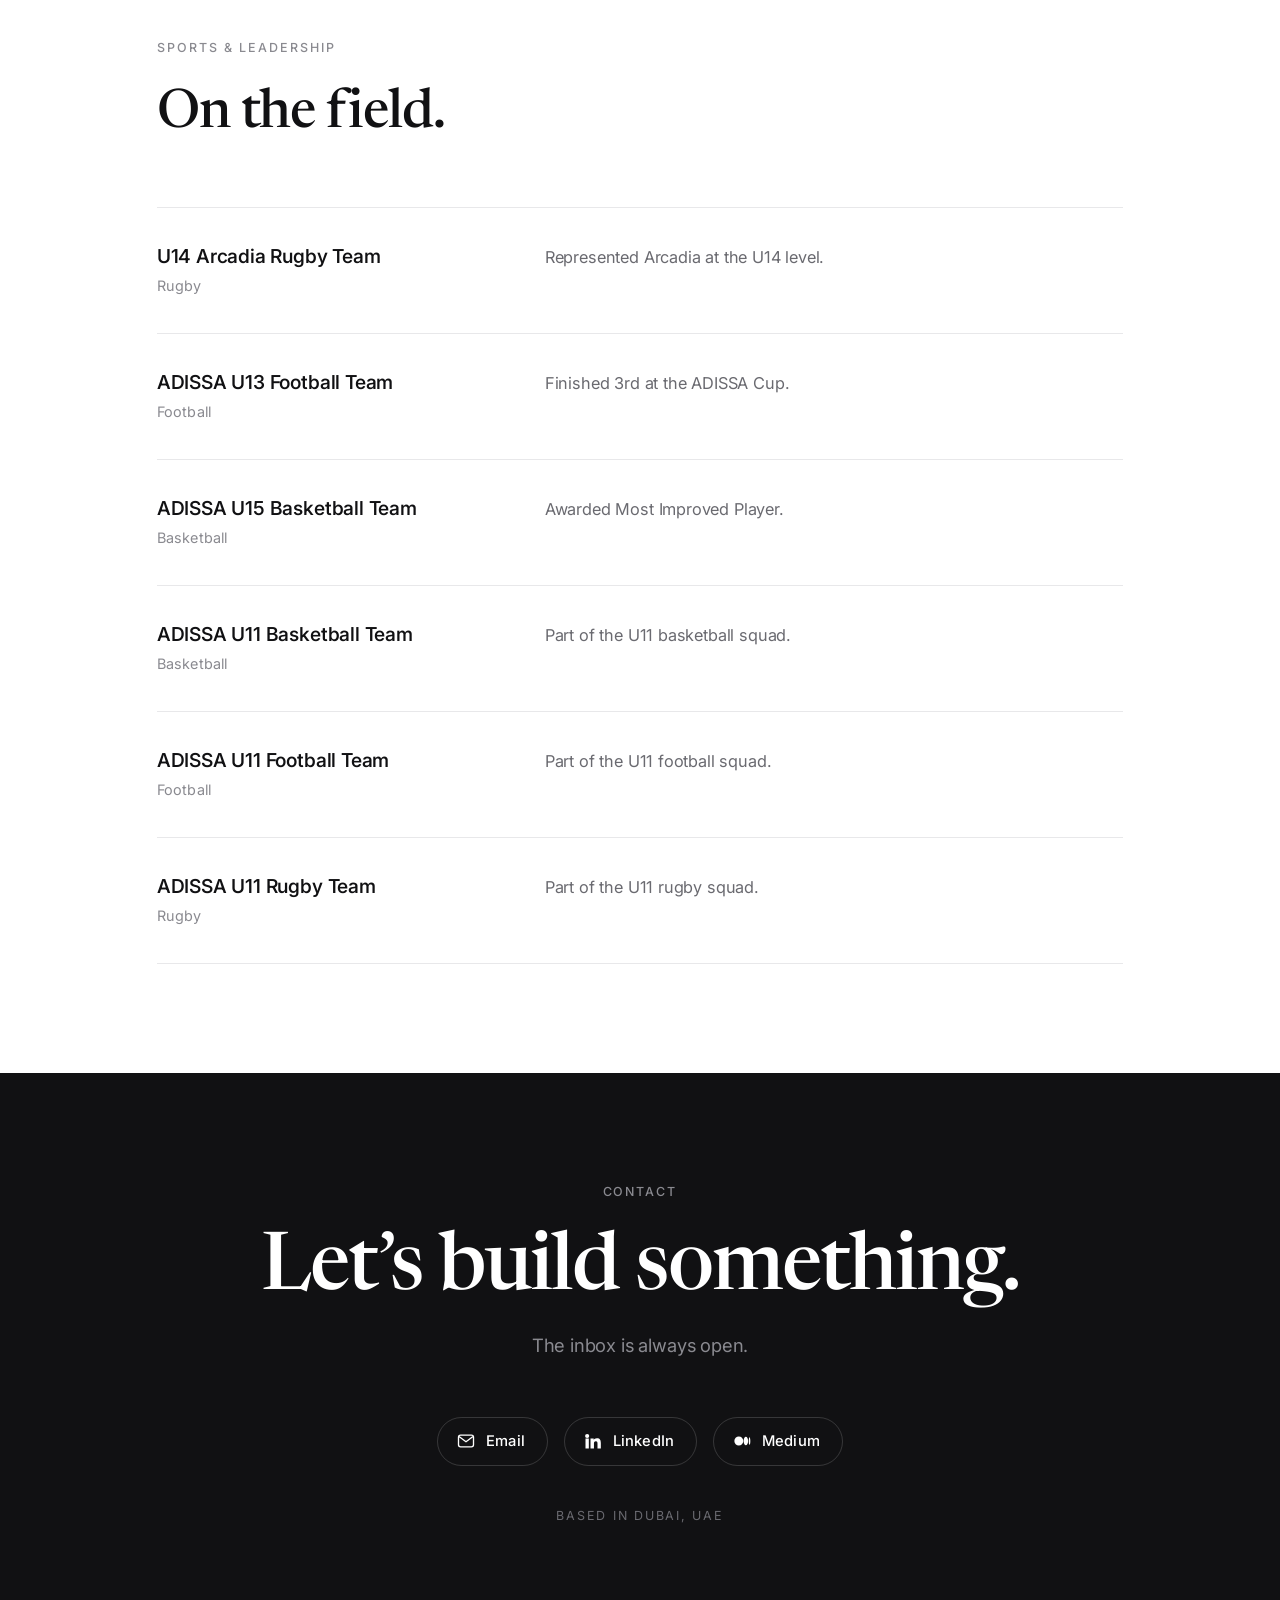
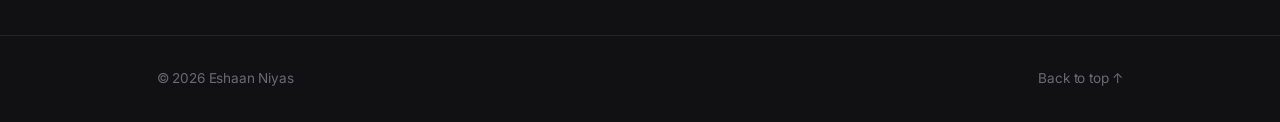
==== commit e3f3cabe: "Contact: remove visible email address, keep tagline and buttons Co-Authored-By: Devin AI <158243242+" ====
--- a/index.html
+++ b/index.html
@@ -322,7 +322,6 @@
         <p class="contact-lead reveal r-up">
           The inbox is always open.
         </p>
-        <a href="mailto:niyaseshaan@gmail.com" class="contact-email reveal r-up">niyaseshaan@gmail.com</a>
 
         <div class="contact-socials reveal r-up">
           <a href="mailto:niyaseshaan@gmail.com" class="social-btn" aria-label="Email Eshaan">
--- a/styles.css
+++ b/styles.css
@@ -621,16 +621,23 @@
 .has-gallery .tl-role h3::after,
 .has-gallery .honor-title::after,
 .has-gallery .beyond-name::after {
-  content: "";
-  width: 15px;
-  height: 15px;
+  content: "+";
   flex: none;
-  background-image: url("data:image/svg+xml,%3Csvg xmlns='http://www.w3.org/2000/svg' viewBox='0 0 24 24' fill='none' stroke='%23999' stroke-width='2' stroke-linecap='round' stroke-linejoin='round'%3E%3Crect x='3' y='3' width='18' height='18' rx='2'/%3E%3Ccircle cx='8.5' cy='8.5' r='1.6'/%3E%3Cpath d='M21 15l-5-5L5 21'/%3E%3C/svg%3E");
-  background-size: contain;
-  background-repeat: no-repeat;
-  opacity: 0;
-  transform: translateY(1px);
-  transition: opacity 0.3s var(--ease);
+  width: 20px;
+  height: 20px;
+  display: inline-flex;
+  align-items: center;
+  justify-content: center;
+  border: 1px solid var(--line);
+  border-radius: 50%;
+  font-family: var(--sans, "Inter", sans-serif);
+  font-size: 14px;
+  font-weight: 400;
+  line-height: 1;
+  color: #9a9aa0;
+  opacity: 0.85;
+  transition: background 0.25s var(--ease), color 0.25s var(--ease),
+    border-color 0.25s var(--ease), opacity 0.25s var(--ease);
 }
 
 .has-gallery:hover .project-title::after,
@@ -641,6 +648,9 @@
 .has-gallery:focus-visible .honor-title::after,
 .has-gallery:hover .beyond-name::after,
 .has-gallery:focus-visible .beyond-name::after {
+  background: var(--ink);
+  border-color: var(--ink);
+  color: var(--white);
   opacity: 1;
 }
 
@@ -732,9 +742,7 @@
   letter-spacing: -0.01em;
 }
 
-.gallery-text .beyond-name::after {
-  background-image: url("data:image/svg+xml,%3Csvg xmlns='http://www.w3.org/2000/svg' viewBox='0 0 24 24' fill='none' stroke='%23999' stroke-width='2' stroke-linecap='round' stroke-linejoin='round'%3E%3Ccircle cx='12' cy='12' r='9'/%3E%3Cline x1='12' y1='11' x2='12' y2='16'/%3E%3Cline x1='12' y1='8' x2='12.01' y2='8'/%3E%3C/svg%3E");
-}
+
 
 .lb-close,
 .lb-nav {
